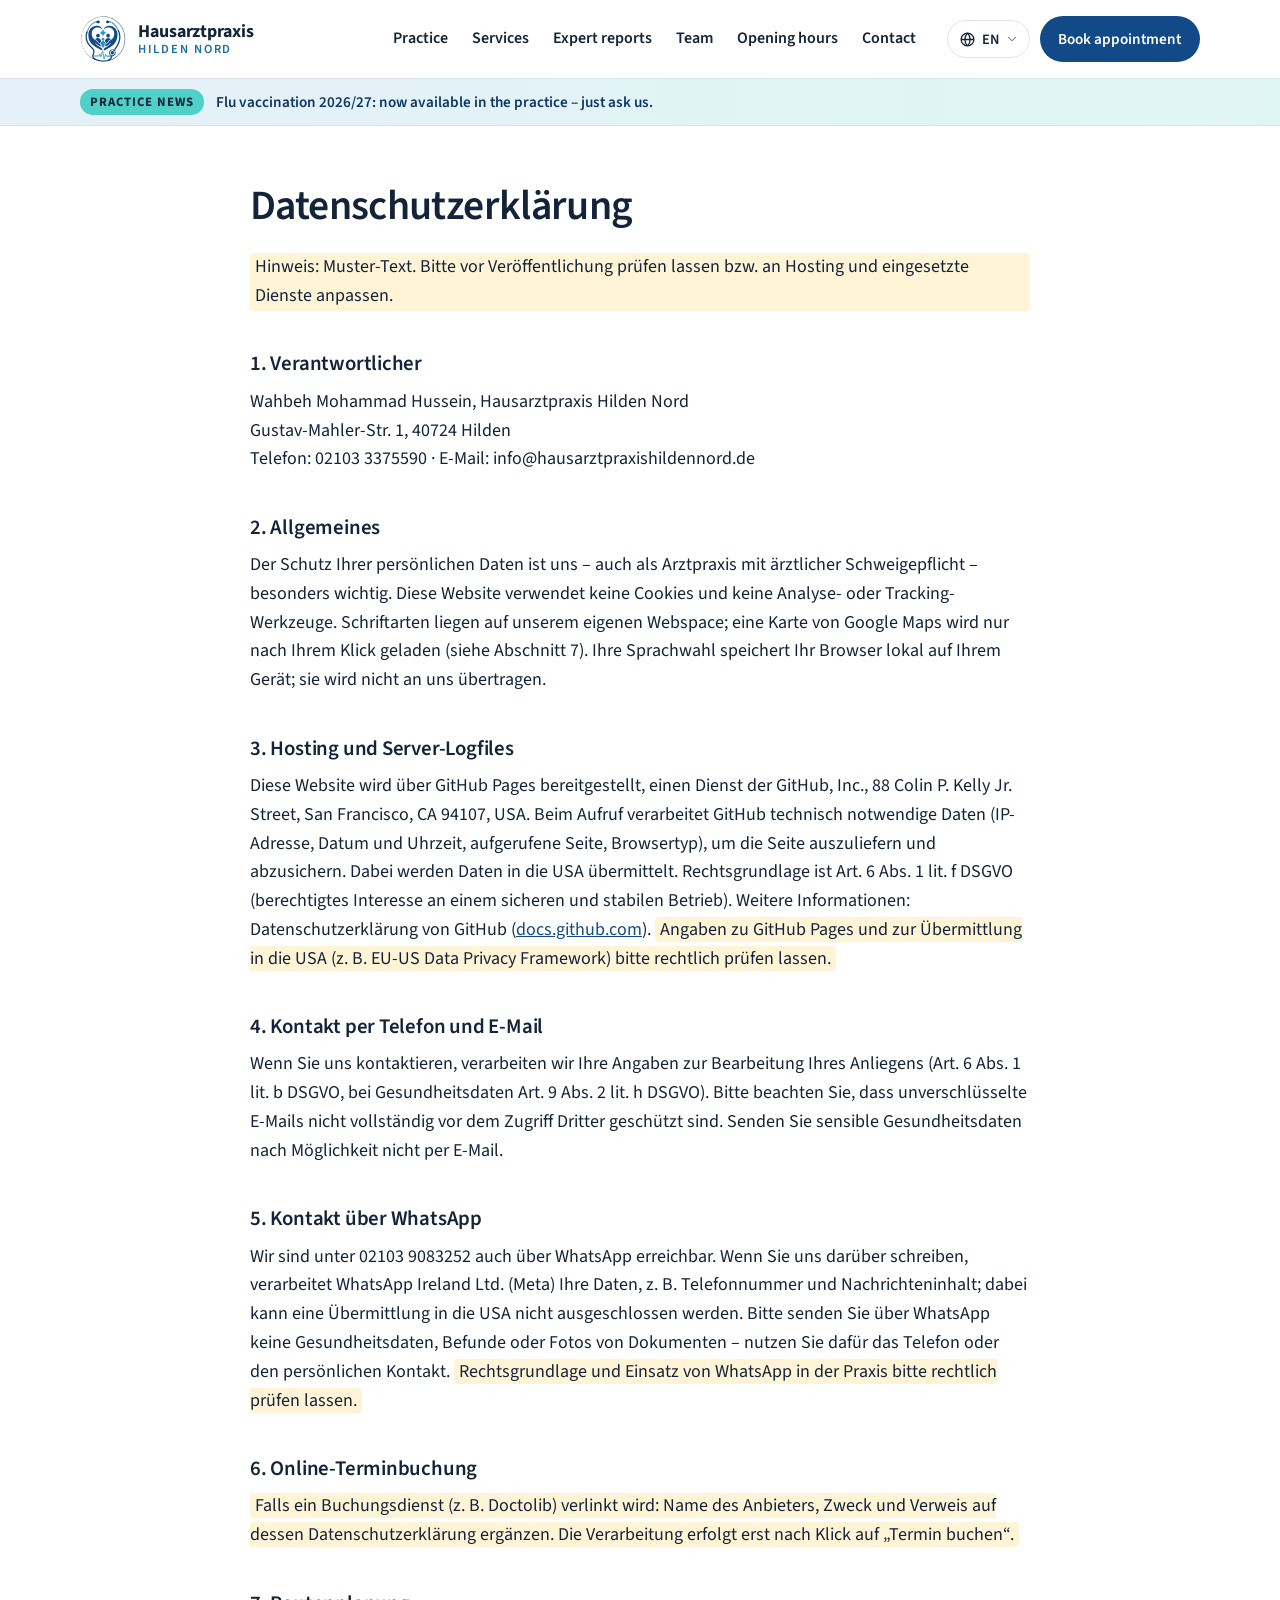
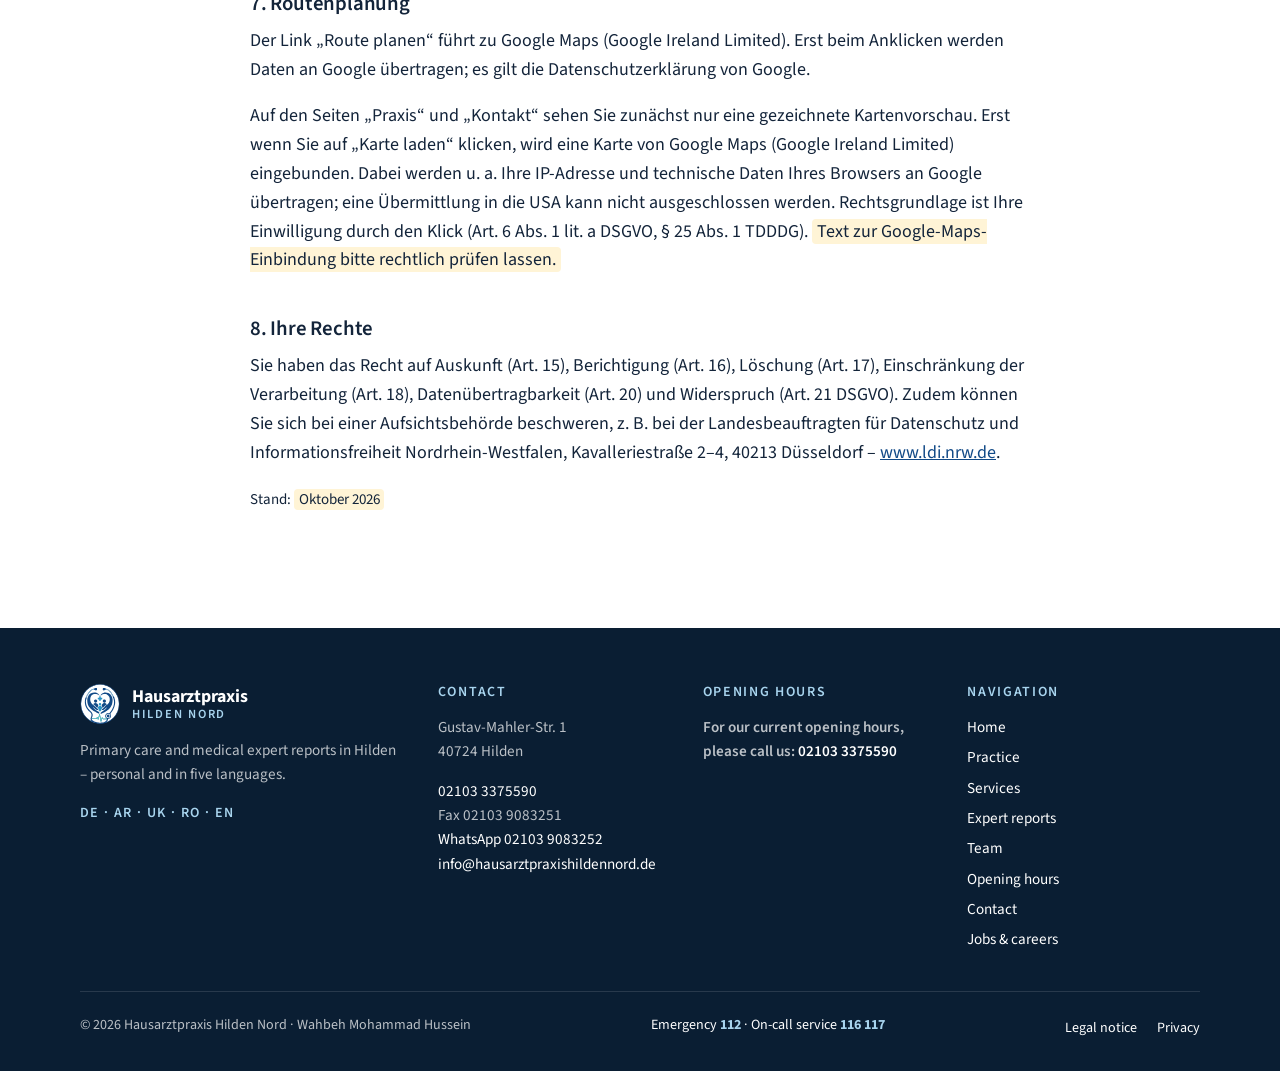
==== datenschutz.html @ 6f3f5dd6 "Bring the logo colors into the site (palette 6 "Logo-Farben") Following ui-ux-pro-max (Medical Clini" ====
<!doctype html>
<html lang="de" dir="ltr">
<head>
  <meta charset="utf-8">
  <meta name="viewport" content="width=device-width, initial-scale=1">
  <title>Datenschutz – Hausarztpraxis Hilden Nord</title>
  <meta name="description" data-i18n-attr="content:meta.description" content="Hausarztpraxis in Hilden Nord: hausärztliche Versorgung, Vorsorge, Impfungen und ärztliche Gutachten. Wir sprechen Deutsch, Arabisch, Ukrainisch, Rumänisch und Englisch.">
  <meta name="theme-color" content="#124A87">
  <meta name="robots" content="noindex">
  <link rel="icon" href="assets/favicon-32.png" type="image/png" sizes="32x32">
  <link rel="apple-touch-icon" href="assets/apple-touch-icon.png">
  <link rel="preload" href="assets/fonts/source-sans-3-latin-400-normal.woff2" as="font" type="font/woff2" crossorigin>
  <link rel="preload" href="assets/fonts/source-sans-3-latin-700-normal.woff2" as="font" type="font/woff2" crossorigin>
  <link rel="stylesheet" href="css/styles.css">
  <script src="js/config.js"></script>
  <script src="js/lang/de.js"></script>
</head>
<body data-page="datenschutz">
  <div id="site-header"></div>
  <script src="js/app.js"></script>

  <main id="main">
    <section class="legal">
      <div class="container narrow">
      <h1>Datenschutzerklärung</h1>
      <p class="todo">Hinweis: Muster-Text. Bitte vor Veröffentlichung prüfen lassen bzw. an Hosting und eingesetzte Dienste anpassen.</p>

      <h2>1. Verantwortlicher</h2>
      <p>
        Wahbeh Mohammad Hussein, Hausarztpraxis Hilden Nord<br>
        Gustav-Mahler-Str. 1, 40724 Hilden<br>
        Telefon: 02103 3375590 · E-Mail: info@hausarztpraxishildennord.de
      </p>

      <h2>2. Allgemeines</h2>
      <p>
        Der Schutz Ihrer persönlichen Daten ist uns – auch als Arztpraxis mit ärztlicher Schweigepflicht – besonders wichtig.
        Diese Website verwendet keine Cookies und keine Analyse- oder Tracking-Werkzeuge. Schriftarten liegen auf unserem
        eigenen Webspace; eine Karte von Google Maps wird nur nach Ihrem Klick geladen (siehe Abschnitt 7). Ihre Sprachwahl
        speichert Ihr Browser lokal auf Ihrem Gerät; sie wird nicht an uns übertragen.
      </p>

      <h2>3. Hosting und Server-Logfiles</h2>
      <p>
        Diese Website wird über GitHub Pages bereitgestellt, einen Dienst der GitHub, Inc., 88 Colin P. Kelly Jr. Street,
        San Francisco, CA 94107, USA. Beim Aufruf verarbeitet GitHub technisch
        notwendige Daten (IP-Adresse, Datum und Uhrzeit, aufgerufene Seite, Browsertyp), um die Seite auszuliefern und
        abzusichern. Dabei werden Daten in die USA übermittelt. Rechtsgrundlage ist Art. 6 Abs. 1 lit. f DSGVO (berechtigtes Interesse an
        einem sicheren und stabilen Betrieb). Weitere Informationen: Datenschutzerklärung von GitHub
        (<a href="https://docs.github.com/de/site-policy/privacy-policies/github-general-privacy-statement" rel="noopener">docs.github.com</a>).
        <span class="todo">Angaben zu GitHub Pages und zur Übermittlung in die USA (z. B. EU-US Data Privacy Framework) bitte rechtlich prüfen lassen.</span>
      </p>

      <h2>4. Kontakt per Telefon und E-Mail</h2>
      <p>
        Wenn Sie uns kontaktieren, verarbeiten wir Ihre Angaben zur Bearbeitung Ihres Anliegens (Art. 6 Abs. 1 lit. b DSGVO,
        bei Gesundheitsdaten Art. 9 Abs. 2 lit. h DSGVO). Bitte beachten Sie, dass unverschlüsselte E-Mails nicht vollständig
        vor dem Zugriff Dritter geschützt sind. Senden Sie sensible Gesundheitsdaten nach Möglichkeit nicht per E-Mail.
      </p>

      <h2>5. Kontakt über WhatsApp</h2>
      <p>
        Wir sind unter 02103 9083252 auch über WhatsApp erreichbar. Wenn Sie uns darüber schreiben, verarbeitet
        WhatsApp Ireland Ltd. (Meta) Ihre Daten, z. B. Telefonnummer und Nachrichteninhalt; dabei kann eine Übermittlung
        in die USA nicht ausgeschlossen werden. Bitte senden Sie über WhatsApp keine Gesundheitsdaten, Befunde oder Fotos von
        Dokumenten – nutzen Sie dafür das Telefon oder den persönlichen Kontakt.
        <span class="todo">Rechtsgrundlage und Einsatz von WhatsApp in der Praxis bitte rechtlich prüfen lassen.</span>
      </p>

      <h2>6. Online-Terminbuchung</h2>
      <p>
        <span class="todo">Falls ein Buchungsdienst (z. B. Doctolib) verlinkt wird: Name des Anbieters, Zweck und Verweis auf
        dessen Datenschutzerklärung ergänzen. Die Verarbeitung erfolgt erst nach Klick auf „Termin buchen“.</span>
      </p>

      <h2>7. Routenplanung</h2>
      <p>
        Der Link „Route planen“ führt zu Google Maps (Google Ireland Limited). Erst beim Anklicken werden Daten an Google
        übertragen; es gilt die Datenschutzerklärung von Google.
      </p>
      <p>
        Auf den Seiten „Praxis“ und „Kontakt“ sehen Sie zunächst nur eine gezeichnete Kartenvorschau. Erst wenn Sie auf
        „Karte laden“ klicken, wird eine Karte von Google Maps (Google Ireland Limited) eingebunden. Dabei werden u. a. Ihre
        IP-Adresse und technische Daten Ihres Browsers an Google übertragen; eine Übermittlung in die USA kann nicht
        ausgeschlossen werden. Rechtsgrundlage ist Ihre Einwilligung durch den Klick (Art. 6 Abs. 1 lit. a DSGVO,
        § 25 Abs. 1 TDDDG). <span class="todo">Text zur Google-Maps-Einbindung bitte rechtlich prüfen lassen.</span>
      </p>

      <h2>8. Ihre Rechte</h2>
      <p>
        Sie haben das Recht auf Auskunft (Art. 15), Berichtigung (Art. 16), Löschung (Art. 17), Einschränkung der Verarbeitung
        (Art. 18), Datenübertragbarkeit (Art. 20) und Widerspruch (Art. 21 DSGVO). Zudem können Sie sich bei einer
        Aufsichtsbehörde beschweren, z. B. bei der Landesbeauftragten für Datenschutz und Informationsfreiheit
        Nordrhein-Westfalen, Kavalleriestraße 2–4, 40213 Düsseldorf – <a href="https://www.ldi.nrw.de" rel="noopener">www.ldi.nrw.de</a>.
      </p>

      <p><small>Stand: <span class="todo">Oktober 2026</span></small></p>
      </div>
    </section>
  </main>

  <div id="site-footer"></div>
</body>
</html>
---- css/styles.css ----
/* Hausarzt Praxis Hilden Nord
   Schriften: Source Sans 3 (Latein, Kyrillisch) und Noto Sans Arabic, lokal eingebunden –
   keine Verbindung zu Google-Servern (DSGVO). */

@font-face { font-family: "Source Sans 3"; font-style: normal; font-weight: 400; font-display: swap; src: url("../assets/fonts/source-sans-3-latin-400-normal.woff2") format("woff2"); unicode-range: U+0000-00FF,U+0131,U+0152-0153,U+02BB-02BC,U+02C6,U+02DA,U+02DC,U+0304,U+0308,U+0329,U+2000-206F,U+20AC,U+2122,U+2191,U+2193,U+2212,U+2215,U+FEFF,U+FFFD; }
@font-face { font-family: "Source Sans 3"; font-style: normal; font-weight: 400; font-display: swap; src: url("../assets/fonts/source-sans-3-latin-ext-400-normal.woff2") format("woff2"); unicode-range: U+0100-02BA,U+02BD-02C5,U+02C7-02CC,U+02CE-02D7,U+02DD-02FF,U+0304,U+0308,U+0329,U+1D00-1DBF,U+1E00-1E9F,U+1EF2-1EFF,U+2020,U+20A0-20AB,U+20AD-20C4,U+2113,U+2C60-2C7F,U+A720-A7FF; }
@font-face { font-family: "Source Sans 3"; font-style: normal; font-weight: 400; font-display: swap; src: url("../assets/fonts/source-sans-3-cyrillic-400-normal.woff2") format("woff2"); unicode-range: U+0301,U+0400-045F,U+0490-0491,U+04B0-04B1,U+2116; }
@font-face { font-family: "Source Sans 3"; font-style: normal; font-weight: 400; font-display: swap; src: url("../assets/fonts/source-sans-3-cyrillic-ext-400-normal.woff2") format("woff2"); unicode-range: U+0460-052F,U+1C80-1C8A,U+20B4,U+2DE0-2DFF,U+A640-A69F,U+FE2E-FE2F; }
@font-face { font-family: "Source Sans 3"; font-style: normal; font-weight: 600; font-display: swap; src: url("../assets/fonts/source-sans-3-latin-600-normal.woff2") format("woff2"); unicode-range: U+0000-00FF,U+0131,U+0152-0153,U+02BB-02BC,U+02C6,U+02DA,U+02DC,U+0304,U+0308,U+0329,U+2000-206F,U+20AC,U+2122,U+2191,U+2193,U+2212,U+2215,U+FEFF,U+FFFD; }
@font-face { font-family: "Source Sans 3"; font-style: normal; font-weight: 600; font-display: swap; src: url("../assets/fonts/source-sans-3-latin-ext-600-normal.woff2") format("woff2"); unicode-range: U+0100-02BA,U+02BD-02C5,U+02C7-02CC,U+02CE-02D7,U+02DD-02FF,U+0304,U+0308,U+0329,U+1D00-1DBF,U+1E00-1E9F,U+1EF2-1EFF,U+2020,U+20A0-20AB,U+20AD-20C4,U+2113,U+2C60-2C7F,U+A720-A7FF; }
@font-face { font-family: "Source Sans 3"; font-style: normal; font-weight: 600; font-display: swap; src: url("../assets/fonts/source-sans-3-cyrillic-600-normal.woff2") format("woff2"); unicode-range: U+0301,U+0400-045F,U+0490-0491,U+04B0-04B1,U+2116; }
@font-face { font-family: "Source Sans 3"; font-style: normal; font-weight: 600; font-display: swap; src: url("../assets/fonts/source-sans-3-cyrillic-ext-600-normal.woff2") format("woff2"); unicode-range: U+0460-052F,U+1C80-1C8A,U+20B4,U+2DE0-2DFF,U+A640-A69F,U+FE2E-FE2F; }
@font-face { font-family: "Source Sans 3"; font-style: normal; font-weight: 700; font-display: swap; src: url("../assets/fonts/source-sans-3-latin-700-normal.woff2") format("woff2"); unicode-range: U+0000-00FF,U+0131,U+0152-0153,U+02BB-02BC,U+02C6,U+02DA,U+02DC,U+0304,U+0308,U+0329,U+2000-206F,U+20AC,U+2122,U+2191,U+2193,U+2212,U+2215,U+FEFF,U+FFFD; }
@font-face { font-family: "Source Sans 3"; font-style: normal; font-weight: 700; font-display: swap; src: url("../assets/fonts/source-sans-3-latin-ext-700-normal.woff2") format("woff2"); unicode-range: U+0100-02BA,U+02BD-02C5,U+02C7-02CC,U+02CE-02D7,U+02DD-02FF,U+0304,U+0308,U+0329,U+1D00-1DBF,U+1E00-1E9F,U+1EF2-1EFF,U+2020,U+20A0-20AB,U+20AD-20C4,U+2113,U+2C60-2C7F,U+A720-A7FF; }
@font-face { font-family: "Source Sans 3"; font-style: normal; font-weight: 700; font-display: swap; src: url("../assets/fonts/source-sans-3-cyrillic-700-normal.woff2") format("woff2"); unicode-range: U+0301,U+0400-045F,U+0490-0491,U+04B0-04B1,U+2116; }
@font-face { font-family: "Source Sans 3"; font-style: normal; font-weight: 700; font-display: swap; src: url("../assets/fonts/source-sans-3-cyrillic-ext-700-normal.woff2") format("woff2"); unicode-range: U+0460-052F,U+1C80-1C8A,U+20B4,U+2DE0-2DFF,U+A640-A69F,U+FE2E-FE2F; }
@font-face { font-family: "Noto Sans Arabic"; font-style: normal; font-weight: 400; font-display: swap; src: url("../assets/fonts/noto-sans-arabic-arabic-400-normal.woff2") format("woff2"); unicode-range: U+0600-06FF,U+0750-077F,U+0870-088E,U+0890-0891,U+0897-08E1,U+08E3-08FF,U+200C-200E,U+2010-2011,U+204F,U+2E41,U+FB50-FDFF,U+FE70-FE74,U+FE76-FEFC,U+102E0-102FB,U+10E60-10E7E,U+10EC2-10EC4,U+10EFC-10EFF,U+1EE00-1EE03,U+1EE05-1EE1F,U+1EE21-1EE22,U+1EE24,U+1EE27,U+1EE29-1EE32,U+1EE34-1EE37,U+1EE39,U+1EE3B,U+1EE42,U+1EE47,U+1EE49,U+1EE4B,U+1EE4D-1EE4F,U+1EE51-1EE52,U+1EE54,U+1EE57,U+1EE59,U+1EE5B,U+1EE5D,U+1EE5F,U+1EE61-1EE62,U+1EE64,U+1EE67-1EE6A,U+1EE6C-1EE72,U+1EE74-1EE77,U+1EE79-1EE7C,U+1EE7E,U+1EE80-1EE89,U+1EE8B-1EE9B,U+1EEA1-1EEA3,U+1EEA5-1EEA9,U+1EEAB-1EEBB,U+1EEF0-1EEF1; }
@font-face { font-family: "Noto Sans Arabic"; font-style: normal; font-weight: 600; font-display: swap; src: url("../assets/fonts/noto-sans-arabic-arabic-600-normal.woff2") format("woff2"); unicode-range: U+0600-06FF,U+0750-077F,U+0870-088E,U+0890-0891,U+0897-08E1,U+08E3-08FF,U+200C-200E,U+2010-2011,U+204F,U+2E41,U+FB50-FDFF,U+FE70-FE74,U+FE76-FEFC,U+102E0-102FB,U+10E60-10E7E,U+10EC2-10EC4,U+10EFC-10EFF,U+1EE00-1EE03,U+1EE05-1EE1F,U+1EE21-1EE22,U+1EE24,U+1EE27,U+1EE29-1EE32,U+1EE34-1EE37,U+1EE39,U+1EE3B,U+1EE42,U+1EE47,U+1EE49,U+1EE4B,U+1EE4D-1EE4F,U+1EE51-1EE52,U+1EE54,U+1EE57,U+1EE59,U+1EE5B,U+1EE5D,U+1EE5F,U+1EE61-1EE62,U+1EE64,U+1EE67-1EE6A,U+1EE6C-1EE72,U+1EE74-1EE77,U+1EE79-1EE7C,U+1EE7E,U+1EE80-1EE89,U+1EE8B-1EE9B,U+1EEA1-1EEA3,U+1EEA5-1EEA9,U+1EEAB-1EEBB,U+1EEF0-1EEF1; }
@font-face { font-family: "Noto Sans Arabic"; font-style: normal; font-weight: 700; font-display: swap; src: url("../assets/fonts/noto-sans-arabic-arabic-700-normal.woff2") format("woff2"); unicode-range: U+0600-06FF,U+0750-077F,U+0870-088E,U+0890-0891,U+0897-08E1,U+08E3-08FF,U+200C-200E,U+2010-2011,U+204F,U+2E41,U+FB50-FDFF,U+FE70-FE74,U+FE76-FEFC,U+102E0-102FB,U+10E60-10E7E,U+10EC2-10EC4,U+10EFC-10EFF,U+1EE00-1EE03,U+1EE05-1EE1F,U+1EE21-1EE22,U+1EE24,U+1EE27,U+1EE29-1EE32,U+1EE34-1EE37,U+1EE39,U+1EE3B,U+1EE42,U+1EE47,U+1EE49,U+1EE4B,U+1EE4D-1EE4F,U+1EE51-1EE52,U+1EE54,U+1EE57,U+1EE59,U+1EE5B,U+1EE5D,U+1EE5F,U+1EE61-1EE62,U+1EE64,U+1EE67-1EE6A,U+1EE6C-1EE72,U+1EE74-1EE77,U+1EE79-1EE7C,U+1EE7E,U+1EE80-1EE89,U+1EE8B-1EE9B,U+1EEA1-1EEA3,U+1EEA5-1EEA9,U+1EEAB-1EEBB,U+1EEF0-1EEF1; }

/* Ersatzschrift mit angeglichenen Maßen: Text springt nicht, wenn Source Sans 3 nachlädt (CLS) */
@font-face { font-family: "Source Sans 3 Fallback"; src: local("Arial"), local("Liberation Sans"), local("Helvetica"); size-adjust: 93%; ascent-override: 110%; descent-override: 43%; line-gap-override: 0%; }

:root {
  /* Palette 6 „Logo-Farben“ (ui-ux-pro-max: Medical Clinic – Blau/Türkis, kühler heller Grund, Grün nur für Status).
     Aus dem Logo: Navy #124A87 (Hände, Ring), Himmelblau #2A93C6 (Familie, Kreuz), Türkis #4FD1C9 (EKG).
     Himmelblau und Türkis in Logo-Stärke nur als Schmuck (Linien, Symbole, Fokusring ≥ 3:1);
     als Text die dunkleren Stufen --sky-text (5:1) und --teal-text. Navy auf Weiß: 8,9:1. */
  --ink: #13243A;
  --ink-soft: #4D5B6C;
  --primary: #124A87;
  --primary-dark: #0C3766;
  --primary-soft: #E5F0F8;
  --primary-softer: #CFE3F2;
  --sky: #2A93C6;
  --sky-text: #1B6F9E;
  --teal: #4FD1C9;
  --teal-text: #0B6F69;
  --teal-soft: #E0F6F4;
  --on-dark: #A8D4EE;
  --footer: #0A1E33;
  --accent: #4FD1C9;
  --accent-hover: #74DDD6;
  --sand: #EEF6F9;
  --line: #D9E5EC;
  --white: #ffffff;
  --radius: 20px;
  --radius-sm: 12px;
  --shadow: 0 10px 30px rgba(31, 42, 55, 0.08);
  --font: "Source Sans 3", "Source Sans 3 Fallback", "Noto Sans Arabic", -apple-system, BlinkMacSystemFont, "Segoe UI", Roboto, Arial, sans-serif;
  --container: 1160px;
}

/* Alternative Farbpaletten (Vorschau: ?palette=1 … ?palette=5). Gewählt ist Palette 6 („Logo-Farben“) = :root oben;
   5 ist die frühere Wahl „Ozeanblau & Sand“. */
:root[data-palette="5"] { --ink: #1F2A37; --ink-soft: #5B6573; --primary: #2563A8; --primary-dark: #1B4C82; --primary-soft: #E8EFF7; --primary-softer: #D3E1F0; --sky: #2563A8; --sky-text: #2563A8; --teal: #2563A8; --teal-text: #1B4C82; --teal-soft: #E8EFF7; --on-dark: #A9C8EA; --footer: #18212C; --accent: #C8A97E; --accent-hover: #D4B993; --sand: #F7F4EE; --line: #E6E1D8; }
:root[data-palette="1"] { --ink: #0F2236; --ink-soft: #4A5D70; --primary: #1A6FB5; --primary-dark: #11528A; --primary-soft: #E6F0FA; --primary-softer: #D4E5F6; --on-dark: #9CC8F0; --footer: #0B1A2A; --accent: #e98a4f; --accent-hover: #f29d67; --sand: #F3F6FA; --line: #DFE6EE; }
:root[data-palette="2"] { --ink: #0A1F33; --ink-soft: #4B5B6B; --primary: #0B4F8A; --primary-dark: #083B68; --primary-soft: #E3EEF8; --primary-softer: #CCE0F2; --on-dark: #7CC4EE; --footer: #071726; --accent: #3BA7E0; --accent-hover: #5DB8E8; --sand: #F4F7FA; --line: #DCE4EC; }
:root[data-palette="3"] { --ink: #0B2530; --ink-soft: #4A6069; --primary: #0E7490; --primary-dark: #0A5669; --primary-soft: #E0F2F7; --primary-softer: #C8E7EF; --on-dark: #86D3E6; --footer: #081B23; --accent: #F2B544; --accent-hover: #F5C366; --sand: #F2F8FA; --line: #DAE7EB; }
:root[data-palette="4"] { --ink: #1B1F3B; --ink-soft: #555A77; --primary: #4F5BD5; --primary-dark: #3A44A8; --primary-soft: #ECEEFC; --primary-softer: #DCE0FA; --on-dark: #AEB5F5; --footer: #13162B; --accent: #F28C8C; --accent-hover: #F5A3A3; --sand: #F6F6FB; --line: #E2E3F0; }

:root[lang="ar"] { --font: "Noto Sans Arabic", "Source Sans 3", Tahoma, Arial, sans-serif; }

*, *::before, *::after { box-sizing: border-box; }

.i18n-pending body { visibility: hidden; }
html { scroll-behavior: smooth; scroll-padding-top: 88px; -webkit-text-size-adjust: 100%; }
@media (prefers-reduced-motion: reduce) { html { scroll-behavior: auto; } }

body {
  margin: 0;
  font-family: var(--font);
  font-size: 1.125rem;
  line-height: 1.6;
  color: var(--ink);
  background: var(--white);
}

[dir="rtl"] body { line-height: 1.75; }

img { max-width: 100%; display: block; }
a { color: var(--primary); }
a, button { touch-action: manipulation; }
h1, h2, h3 { line-height: 1.2; margin: 0 0 .5em; letter-spacing: -0.01em; text-wrap: balance; }
h1 { font-size: clamp(2.1rem, 4.4vw, 3.3rem); font-weight: 600; letter-spacing: -0.015em; }
h2 { font-size: clamp(1.65rem, 3vw, 2.25rem); font-weight: 600; }
h3 { font-size: 1.15rem; font-weight: 600; }
p { margin: 0 0 1em; }

.container { width: 100%; max-width: var(--container); margin-inline: auto; padding-inline: 20px; }
.narrow { max-width: 820px; }

.sr-only {
  position: absolute; width: 1px; height: 1px; padding: 0; margin: -1px;
  overflow: hidden; clip: rect(0 0 0 0); white-space: nowrap; border: 0;
}

.skip-link {
  position: absolute; inset-inline-start: 12px; top: -60px; z-index: 100;
  background: var(--ink); color: var(--white); padding: 10px 16px; border-radius: 8px;
}
.skip-link:focus { top: 12px; }

:focus-visible { outline: 3px solid var(--sky); outline-offset: 3px; border-radius: 6px; }
.section-dark :focus-visible, .site-footer :focus-visible { outline-color: var(--on-dark); }

/* ---- Buttons ---- */

.btn {
  display: inline-flex; align-items: center; justify-content: center; gap: .5em;
  padding: .85em 1.5em; border-radius: 999px; border: 2px solid transparent;
  font: inherit; font-weight: 600; font-size: 1rem; text-decoration: none; cursor: pointer;
  transition: background-color .2s, color .2s, border-color .2s, transform .2s;
  white-space: nowrap;
}
.btn:hover { transform: translateY(-1px); }
.btn:active { transform: scale(.98); transition-duration: .1s; }
.btn-sm { padding: .55em 1.1em; font-size: .95rem; }
.btn-block { width: 100%; }
.btn-primary { background: var(--primary); color: var(--white); }
.btn-primary:hover { background: var(--primary-dark); }
.btn-ghost { background: var(--white); color: var(--ink); border-color: var(--line); }
.btn-ghost:hover { border-color: var(--primary); color: var(--primary); }
.btn-light { background: var(--primary-soft); color: var(--primary-dark); }
.btn-light:hover { background: var(--primary-softer); }
.btn-accent { background: var(--accent); color: var(--ink); }
.btn-accent:hover { background: var(--accent-hover); }
.btn-outline-light { color: var(--white); border-color: rgba(255,255,255,.45); }
.btn-outline-light:hover { border-color: var(--white); }

/* ---- Header ---- */

.site-header {
  position: sticky; top: 0; z-index: 50;
  background: rgba(255, 255, 255, .92);
  backdrop-filter: saturate(1.4) blur(10px);
  -webkit-backdrop-filter: saturate(1.4) blur(10px);
  border-bottom: 1px solid var(--line);
}
.header-inner { display: flex; align-items: center; gap: 20px; min-height: 78px; }

.brand { display: inline-flex; align-items: center; gap: 12px; text-decoration: none; color: var(--ink); flex-shrink: 0; }
.brand-text { display: flex; flex-direction: column; line-height: 1.15; }
.brand-text strong { font-size: 1.12rem; font-weight: 700; letter-spacing: -0.005em; }
.brand-text span { font-size: .78rem; letter-spacing: .14em; text-transform: uppercase; color: var(--sky-text); font-weight: 600; }

.main-nav { display: flex; gap: 2px; margin-inline-start: auto; }
.nav-extra { display: none; }
.main-nav a {
  color: var(--ink); text-decoration: none; font-weight: 600; font-size: 1rem; white-space: nowrap;
  padding: 8px 11px; border-radius: 999px;
}
.main-nav a:hover { background: var(--primary-soft); color: var(--primary-dark); }
/* Ukrainisch hat die längsten Menüwörter: etwas enger, damit alles in eine Zeile passt */
:root[lang="uk"] .main-nav a { padding-inline: 7px; font-size: .95rem; }
.main-nav a[aria-current="page"] { background: var(--primary-soft); color: var(--primary-dark); }

.header-tools { display: flex; align-items: center; gap: 10px; }

.status-chip {
  display: inline-flex; align-items: center; gap: 7px; height: 38px; padding: 0 13px; border-radius: 999px;
  border: 1px solid var(--line); color: var(--ink-soft); text-decoration: none; font-size: .9rem; font-weight: 600; white-space: nowrap;
}
.status-chip:hover { border-color: var(--primary); color: var(--primary-dark); }
.status-chip.is-open { color: var(--primary-dark); }
.status-dot { width: 8px; height: 8px; border-radius: 50%; background: #D97706; flex-shrink: 0; }
.status-dot.is-open { background: #22A06B; box-shadow: 0 0 0 3px rgba(34, 160, 107, .18); }

.lang-menu { position: relative; }
.lang-btn {
  display: inline-flex; align-items: center; gap: 6px; height: 38px; padding: 0 10px 0 11px; border-radius: 999px;
  border: 1px solid var(--line); background: var(--white); color: var(--ink); font: 600 .9rem var(--font); cursor: pointer;
}
.lang-btn:hover, .lang-btn[aria-expanded="true"] { border-color: var(--primary); color: var(--primary-dark); }
.lang-btn svg:last-of-type { opacity: .6; transition: transform .2s; }
.lang-btn[aria-expanded="true"] svg:last-of-type { transform: rotate(180deg); }
.lang-list {
  position: absolute; top: calc(100% + 8px); inset-inline-end: 0; z-index: 60; min-width: 190px;
  margin: 0; padding: 6px; list-style: none; background: var(--white); border: 1px solid var(--line);
  border-radius: var(--radius-sm); box-shadow: var(--shadow);
}
.lang-list button {
  display: flex; align-items: center; gap: 10px; width: 100%; padding: 9px 10px; border: 0; border-radius: 8px;
  background: none; color: var(--ink); font: 500 1rem var(--font); text-align: start; cursor: pointer;
}
.lang-list button:hover, .lang-list button:focus-visible { background: var(--primary-soft); }
.lang-list button[aria-checked="true"] { color: var(--primary-dark); font-weight: 700; }
.lang-list .lang-code {
  display: inline-grid; place-items: center; width: 30px; height: 22px; border-radius: 6px;
  background: var(--sand); color: var(--primary-dark); font-size: .72rem; font-weight: 700; letter-spacing: .04em;
}
.lang-list button[aria-checked="true"] .lang-code { background: var(--primary); color: var(--white); }

.nav-toggle {
  display: none; width: 44px; height: 44px; border: 1px solid var(--line); border-radius: 12px;
  background: var(--white); cursor: pointer; flex-direction: column; justify-content: center; align-items: center; gap: 4px;
}
.nav-toggle .bar { display: block; width: 18px; height: 2px; background: var(--ink); border-radius: 2px; transition: transform .2s, opacity .2s; }
.nav-open .nav-toggle .bar:nth-child(2) { transform: translateY(6px) rotate(45deg); }
.nav-open .nav-toggle .bar:nth-child(3) { opacity: 0; }
.nav-open .nav-toggle .bar:nth-child(4) { transform: translateY(-6px) rotate(-45deg); }

/* ---- Hero ---- */

.hero {
  background:
    radial-gradient(900px 400px at 85% -10%, var(--primary-soft), transparent 70%),
    linear-gradient(180deg, var(--white), var(--sand));
  padding-block: clamp(48px, 8vw, 96px);
}
[dir="rtl"] .hero {
  background:
    radial-gradient(900px 400px at 15% -10%, var(--primary-soft), transparent 70%),
    linear-gradient(180deg, var(--white), var(--sand));
}
.hero-grid { display: grid; grid-template-columns: minmax(0, 620px); gap: clamp(32px, 5vw, 72px); align-items: center; }

.eyebrow {
  display: inline-block; margin-bottom: 14px; font-size: .875rem; font-weight: 700;
  letter-spacing: .12em; text-transform: uppercase; color: var(--sky-text);
}
[dir="rtl"] .eyebrow { letter-spacing: 0; font-size: .95rem; }
.lead { font-size: 1.2rem; color: var(--ink-soft); max-width: 40em; }

.hero-cta { display: flex; flex-wrap: wrap; gap: 12px; margin: 28px 0; }

.badges { list-style: none; padding: 0; margin: 0; display: flex; flex-wrap: wrap; gap: 10px; }
.badges { gap: 10px 26px; }
.badges li { display: inline-flex; align-items: center; gap: 9px; font-size: .97rem; font-weight: 600; color: var(--ink); }
.badges .dot { position: relative; flex-shrink: 0; width: 22px; height: 22px; border-radius: 50%; background: var(--teal-soft); }
.badges .dot::after {
  content: ""; position: absolute; inset: 3px; background: var(--primary);
  -webkit-mask: url("data:image/svg+xml,%3Csvg xmlns='http://www.w3.org/2000/svg' viewBox='0 0 24 24'%3E%3Cpath d='m7 12.5 3 3 7-7' fill='none' stroke='black' stroke-width='2.6' stroke-linecap='round' stroke-linejoin='round'/%3E%3C/svg%3E") center / contain no-repeat;
          mask: url("data:image/svg+xml,%3Csvg xmlns='http://www.w3.org/2000/svg' viewBox='0 0 24 24'%3E%3Cpath d='m7 12.5 3 3 7-7' fill='none' stroke='black' stroke-width='2.6' stroke-linecap='round' stroke-linejoin='round'/%3E%3C/svg%3E") center / contain no-repeat;
}

.status {
  align-self: flex-start; font-size: .875rem; font-weight: 700; padding: 4px 12px; border-radius: 999px;
  background: #fbe9df; color: #9a4a1b; white-space: nowrap;
}
.status.is-open { background: var(--primary-soft); color: var(--primary-dark); }
.status::before { content: ""; display: inline-block; width: 7px; height: 7px; border-radius: 50%; background: currentColor; margin-inline-end: 7px; vertical-align: middle; }
.status-detail { margin: 0; color: var(--primary-dark); font-weight: 600; }
.status-detail:empty { display: none; }

/* 3D-Emblem (Blender-Rendering, dreht sich) */
.hero-visual { display: grid; place-items: center; }

/* Startbereich: Arztfoto als weichgezeichneter Hintergrund, darüber ein heller Schleier für gut lesbaren Text.
   Fehlt das Foto, bleibt der helle Verlauf von .hero sichtbar. */
.hero { position: relative; isolation: isolate; overflow: hidden; }
.hero-bg {
  position: absolute; inset: -40px; z-index: -2;
  background: url("../assets/photos/hero-arzt.jpg") 50% 25% / cover no-repeat;
  animation: hero-drift 24s ease-in-out infinite alternate;
}
/* Im Foto steht der Arzt links. Bei Text links (LTR) gespiegelt, damit er auf der freien rechten Seite erscheint. */
[dir="ltr"] .hero-bg { transform: scaleX(-1); }
/* Unschärfe als Verlauf: kräftig hinter dem Text, zum Arzt hin ausgeblendet. Die Ebene liegt im (ggf. gespiegelten)
   .hero-bg, darum zeigt der Verlauf in Element-Richtung „to left“ – auf dem Bildschirm immer zur Textseite. */
.hero-bg::after {
  content: ""; position: absolute; inset: 0; background: inherit; filter: blur(16px);
  -webkit-mask-image: linear-gradient(to left, #000 0%, #000 42%, transparent 68%); mask-image: linear-gradient(to left, #000 0%, #000 42%, transparent 68%);
}
.hero::before {
  content: ""; position: absolute; inset: 0; z-index: -1;
  background: linear-gradient(100deg, rgba(255, 255, 255, .9) 0%, rgba(255, 255, 255, .82) 45%, rgba(255, 255, 255, .25) 66%, rgba(255, 255, 255, 0) 85%);
}
[dir="rtl"] .hero::before { background: linear-gradient(260deg, rgba(255, 255, 255, .9) 0%, rgba(255, 255, 255, .82) 45%, rgba(255, 255, 255, .25) 66%, rgba(255, 255, 255, 0) 85%); }

/* Lichtstreifen über dem Logo im Kopf */
.logo-shine {
  position: relative; display: block; flex-shrink: 0;
  -webkit-mask: url("../assets/logo-praxis.svg") center / contain no-repeat; mask: url("../assets/logo-praxis.svg") center / contain no-repeat;
}
.logo-shine img { display: block; animation: logo-glow 6s ease-in-out 1s infinite; }
.logo-shine::after {
  content: ""; position: absolute; inset: 0;
  background: linear-gradient(115deg, transparent 35%, rgba(255, 255, 255, .95) 50%, transparent 65%) no-repeat;
  background-size: 300% 100%; background-position: 150% 0; mix-blend-mode: screen;
  animation: logo-shine 6s ease-in-out 1s infinite;
}
@keyframes hero-drift { from { scale: 1; } to { scale: 1.08; translate: -1.5% 0; } }
@keyframes logo-shine { 0% { background-position: 150% 0; } 45%, 100% { background-position: -50% 0; } }
@keyframes logo-glow { 0%, 100% { filter: none; } 25% { filter: brightness(1.12) saturate(1.2); } }
@media (prefers-reduced-motion: reduce) {
  .hero-bg, .logo-shine img, .logo-shine::after, .hero-ecg path { animation: none; }
  .hero-ecg path { stroke-dashoffset: 0; }
}

/* Heute-Leiste unter dem Hero */
.today-strip {
  display: flex; flex-wrap: wrap; align-items: center; gap: 10px 26px; margin-top: clamp(28px, 4vw, 44px);
  padding: 16px 24px; background: var(--white); border: 1px solid var(--line); border-radius: var(--radius); box-shadow: var(--shadow);
}
.today-strip p { margin: 0; }
.today-main { font-variant-numeric: tabular-nums; }
.today-main strong { font-weight: 700; margin-inline-end: 6px; }
.today-main span { font-weight: 600; }
.today-acute { color: var(--ink-soft); }
.today-acute b { color: var(--ink); font-variant-numeric: tabular-nums; }
.today-strip .link-arrow { margin-inline-start: auto; font-weight: 700; color: var(--primary); text-decoration: none; }
.today-strip .link-arrow:hover { text-decoration: underline; }

/* ---- Sections ---- */

.section { padding-block: clamp(64px, 9vw, 112px); }
.section-tint { background: var(--sand); }
.section-dark { background: var(--footer) linear-gradient(135deg, var(--footer), var(--primary-dark)); color: var(--white); }
.section-dark .eyebrow { color: var(--on-dark); }
.section-dark .lead { color: rgba(255, 255, 255, .78); }
.section-head { max-width: 720px; margin-bottom: 44px; }

.cards { display: grid; grid-template-columns: repeat(4, 1fr); gap: 18px; }
.card {
  background: var(--white); border: 1px solid var(--line); border-radius: var(--radius);
  padding: 26px; transition: box-shadow .2s, transform .2s, border-color .2s;
}
.card:hover { box-shadow: var(--shadow); transform: translateY(-2px); border-color: transparent; }
a.card { display: block; color: inherit; text-decoration: none; }
.card .more { display: inline-block; margin-top: 14px; font-weight: 600; color: var(--primary); font-size: .95rem; }
.card .more::after, .link-arrow::after { content: " →"; }
[dir="rtl"] .card .more::after, [dir="rtl"] .link-arrow::after { content: " ←"; }
.cards-3 { grid-template-columns: repeat(3, 1fr); }
.card p { color: var(--ink-soft); font-size: .98rem; margin: 0; }
.card-highlight { background: var(--primary-soft); border-color: transparent; }
.icon {
  display: inline-grid; place-items: center; width: 48px; height: 48px; border-radius: 14px;
  background: linear-gradient(135deg, var(--primary-soft), var(--teal-soft)); color: var(--primary); margin-bottom: 18px;
}
.card-highlight .icon { background: var(--white); }
.icon svg { width: 24px; height: 24px; fill: none; stroke: currentColor; stroke-width: 1.8; stroke-linecap: round; stroke-linejoin: round; }

.split { display: grid; grid-template-columns: 1fr 1fr; gap: clamp(32px, 6vw, 80px); align-items: start; }

.panel { background: var(--white); border-radius: var(--radius); padding: clamp(24px, 3.5vw, 36px); box-shadow: var(--shadow); }
.panel h3 { margin-bottom: 18px; }

.checklist { list-style: none; padding: 0; margin: 0 0 8px; display: grid; gap: 14px; }
.checklist li { position: relative; padding-inline-start: 34px; }
.checklist li::before {
  content: ""; position: absolute; inset-inline-start: 0; top: .2em; width: 22px; height: 22px; border-radius: 50%;
  background: var(--teal-soft);
}
.checklist li::after {
  content: ""; position: absolute; inset-inline-start: 3px; top: calc(.2em + 3px); width: 16px; height: 16px; background: var(--primary);
  -webkit-mask: url("data:image/svg+xml,%3Csvg xmlns='http://www.w3.org/2000/svg' viewBox='0 0 24 24'%3E%3Cpath d='m7 12.5 3 3 7-7' fill='none' stroke='black' stroke-width='2.6' stroke-linecap='round' stroke-linejoin='round'/%3E%3C/svg%3E") center / contain no-repeat;
          mask: url("data:image/svg+xml,%3Csvg xmlns='http://www.w3.org/2000/svg' viewBox='0 0 24 24'%3E%3Cpath d='m7 12.5 3 3 7-7' fill='none' stroke='black' stroke-width='2.6' stroke-linecap='round' stroke-linejoin='round'/%3E%3C/svg%3E") center / contain no-repeat;
}
.note { font-size: .93rem; color: var(--ink-soft); margin-top: 22px; padding-top: 18px; border-top: 1px solid var(--line); }

/* ---- Doctor ---- */

.doctor { display: grid; grid-template-columns: 360px 1fr; gap: clamp(32px, 6vw, 80px); align-items: center; }
.doctor-photo {
  aspect-ratio: 4 / 5; border-radius: 28px; overflow: hidden;
  background: linear-gradient(160deg, var(--primary-soft), var(--primary-softer));
  display: grid; place-items: center;
}
.doctor-photo img { width: 100%; height: 100%; object-fit: cover; }
.doctor-photo span { font-size: 5rem; font-weight: 700; color: var(--primary); opacity: .55; letter-spacing: .04em; }
.role { color: var(--primary); font-weight: 600; margin-top: -6px; }
.langs-title { margin-top: 28px; }
.langs { list-style: none; padding: 0; margin: 0; display: flex; flex-wrap: wrap; gap: 10px; }
.langs li {
  display: inline-flex; align-items: center; gap: 8px; padding: 6px 14px 6px 6px; border-radius: 999px;
  background: var(--sand); font-weight: 600;
}
[dir="rtl"] .langs li { padding: 6px 6px 6px 14px; }
.langs .code {
  display: inline-grid; place-items: center; width: 32px; height: 32px; border-radius: 50%;
  background: var(--white); color: var(--primary); font-size: .75rem; font-weight: 700;
}

/* ---- Hours ---- */

.hours { width: 100%; border-collapse: collapse; margin-top: 8px; font-variant-numeric: tabular-nums; }
.hours th, .hours td { text-align: start; padding: 12px 0; border-bottom: 1px solid var(--line); vertical-align: top; }
.hours th { font-weight: 600; width: 42%; }
.hours td span { display: inline-block; margin-inline-end: 18px; }
.hours td.closed { color: var(--ink-soft); }
.hours tr.is-today th, .hours tr.is-today td { color: var(--primary-dark); font-weight: 700; }
.hours tr.is-today th::after {
  content: ""; display: inline-block; width: 7px; height: 7px; border-radius: 50%;
  background: var(--accent); margin-inline-start: 8px; vertical-align: middle;
}

/* ---- FAQ ---- */

.faq { display: grid; gap: 12px; }
.faq details { border: 1px solid var(--line); border-radius: var(--radius-sm); background: var(--white); }
.faq details[open] { border-color: var(--primary); }
.faq summary {
  cursor: pointer; list-style: none; padding: 18px 22px; font-weight: 600;
  display: flex; justify-content: space-between; align-items: center; gap: 16px;
}
.faq summary::-webkit-details-marker { display: none; }
.faq summary::after {
  content: "+"; flex-shrink: 0; width: 28px; height: 28px; border-radius: 50%;
  display: grid; place-items: center; background: var(--primary-soft); color: var(--primary); font-size: 1.2rem; font-weight: 500;
}
.faq details[open] summary::after { content: "–"; }
.faq details p { padding: 0 22px 20px; margin: 0; color: var(--ink-soft); }

/* ---- Contact ---- */

.contact-list { margin: 0; display: grid; gap: 4px; background: rgba(255, 255, 255, .06); border-radius: var(--radius); padding: 10px 28px; }
.contact-list > div { padding: 16px 0; border-bottom: 1px solid rgba(255, 255, 255, .12); }
.contact-list > div:last-child { border-bottom: 0; }
.contact-list dt { font-size: .875rem; text-transform: uppercase; letter-spacing: .1em; color: var(--on-dark); font-weight: 600; }
[dir="rtl"] .contact-list dt { letter-spacing: 0; font-size: .9rem; }
.contact-list dd { margin: 4px 0 0; font-size: 1.1rem; font-weight: 600; }
.contact-list a { color: var(--white); text-decoration: none; }
.contact-list a:hover { text-decoration: underline; }
.contact-list [hidden] { display: none; }

/* ---- Notices ---- */

.notices { background: linear-gradient(90deg, var(--primary-soft), var(--teal-soft)); border-bottom: 1px solid var(--line); }
.notice { display: flex; align-items: center; gap: 12px; margin-block: 0; padding-block: 10px; font-size: .95rem; font-weight: 600; color: var(--primary-dark); }
.notice-label {
  flex-shrink: 0; font-size: .8rem; font-weight: 700; text-transform: uppercase; letter-spacing: .08em;
  background: var(--accent); color: var(--ink); padding: 3px 10px; border-radius: 999px;
}
[dir="rtl"] .notice-label { letter-spacing: 0; }

/* ---- Sub page hero ---- */

.page-hero {
  background:
    radial-gradient(700px 300px at 90% -20%, var(--primary-soft), transparent 70%),
    linear-gradient(180deg, var(--white), var(--sand));
  padding-block: clamp(36px, 6vw, 72px) clamp(36px, 5vw, 60px);
}
[dir="rtl"] .page-hero {
  background:
    radial-gradient(700px 300px at 10% -20%, var(--primary-soft), transparent 70%),
    linear-gradient(180deg, var(--white), var(--sand));
}
.page-hero h1 { font-size: clamp(2rem, 4.2vw, 3rem); }
.page-hero .lead { margin-bottom: 0; }
.page-hero-grid { display: grid; grid-template-columns: 1.3fr 1fr; gap: clamp(28px, 5vw, 64px); align-items: center; }
.breadcrumb { display: flex; gap: 8px; font-size: .9rem; color: var(--ink-soft); margin-bottom: 18px; }
.breadcrumb a { color: var(--ink-soft); display: inline-block; padding-block: 2px; }
.breadcrumb span[aria-hidden] { opacity: .5; }

/* ---- Patient guide ("Ihr Anliegen") ---- */

.routes { display: grid; grid-template-columns: repeat(5, 1fr); gap: 14px; }
.route {
  display: flex; flex-direction: column; gap: 6px; padding: 22px; border-radius: var(--radius);
  background: var(--white); border: 1px solid var(--line); color: var(--ink); text-decoration: none;
  transition: box-shadow .2s, transform .2s, border-color .2s;
}
.route:hover { box-shadow: var(--shadow); transform: translateY(-2px); border-color: transparent; }
.route .icon { margin-bottom: 8px; }
.route h3 { margin: 0; font-size: 1.08rem; }
.route p { margin: 0; color: var(--ink-soft); font-size: .93rem; flex: 1; }
.route .link-arrow { margin-top: 10px; font-weight: 600; font-size: .93rem; color: var(--primary); }
.route-emergency { background: #FDF0EF; border-color: #F6D5D2; }
.route-emergency .icon { background: #FBE0DD; color: #B42318; }
.route-emergency .link-arrow { color: #B42318; }
.route-emergency .link-arrow::after { content: ""; }

/* ---- Greetings ---- */

.greetings { display: grid; grid-template-columns: repeat(5, 1fr); gap: 14px; margin-top: 36px; }
.greeting { background: var(--white); border-radius: var(--radius); padding: 22px 18px; text-align: center; border: 1px solid var(--line); }
.greeting b { display: block; font-size: 1.35rem; color: var(--primary-dark); line-height: 1.3; }
.greeting span { display: block; margin-top: 6px; font-size: .85rem; color: var(--ink-soft); font-weight: 600; }

/* ---- Photo slots ---- */

.photo {
  position: relative; overflow: hidden; border-radius: var(--radius); aspect-ratio: 4 / 3;
  background:
    radial-gradient(120% 90% at 85% 0%, rgba(255, 255, 255, .7), transparent 60%),
    linear-gradient(160deg, var(--primary-soft), var(--primary-softer));
  display: grid; place-items: center; margin: 0;
}
.photo:not(.has-img)::before {
  content: ""; width: min(36%, 150px); aspect-ratio: 1; background: var(--primary-dark); opacity: .13;
  -webkit-mask: url("../assets/logo-mono.png") center / contain no-repeat;
          mask: url("../assets/logo-mono.png") center / contain no-repeat;
}
.photo img { position: absolute; inset: 0; width: 100%; height: 100%; object-fit: cover; }
.photo-portrait { aspect-ratio: 4 / 5; }
.photo-wide { aspect-ratio: 16 / 10; }
.photo-initials { position: absolute; bottom: 14px; inset-inline-start: 16px; font-size: 1.1rem; font-weight: 700; color: var(--primary); opacity: .6; }
.photo.has-img .photo-initials { display: none; }
.gallery { display: grid; grid-template-columns: repeat(4, 1fr); gap: 14px; }
.gallery figure { margin: 0; }
.gallery figcaption { margin-top: 10px; font-weight: 600; font-size: .95rem; }

/* ---- Steps ---- */

.steps { list-style: none; padding: 0; margin: 0; display: grid; grid-template-columns: repeat(4, 1fr); gap: 18px; counter-reset: step; }
.steps li { position: relative; background: var(--white); border-radius: var(--radius); padding: 26px 22px 22px; border: 1px solid var(--line); counter-increment: step; }
.steps li::before {
  content: counter(step); display: grid; place-items: center; width: 38px; height: 38px; border-radius: 50%;
  background: linear-gradient(135deg, var(--primary), var(--sky)); color: var(--white); font-weight: 700; margin-bottom: 14px;
}
.steps h3 { margin-bottom: 6px; font-size: 1.05rem; }
.steps p { margin: 0; color: var(--ink-soft); font-size: .95rem; }

/* ---- Services detail ---- */

.chips { display: flex; flex-wrap: wrap; gap: 8px; margin-top: 28px; }
.chips a {
  padding: 7px 14px; border-radius: 999px; background: var(--white); border: 1px solid var(--line);
  color: var(--ink); text-decoration: none; font-size: .92rem; font-weight: 600;
}
.chips a:hover { border-color: var(--primary); color: var(--primary); }
.service-block { display: grid; grid-template-columns: 1fr 1.1fr; gap: clamp(24px, 5vw, 64px); padding-block: 40px; border-bottom: 1px solid var(--line); }
.service-block:last-child { border-bottom: 0; }
.service-block h2 { font-size: clamp(1.4rem, 2.4vw, 1.8rem); }
.service-block .icon { margin-bottom: 14px; }
.service-block p { color: var(--ink-soft); }
.service-block .checklist { align-content: start; }
.pill { display: inline-block; font-size: .78rem; font-weight: 700; padding: 3px 10px; border-radius: 999px; background: var(--primary-soft); color: var(--primary-dark); margin-bottom: 12px; }

/* ---- Emergency ---- */

.emergency { background: #FDF0EF; border: 1px solid #F6D5D2; border-radius: var(--radius); padding: clamp(22px, 3vw, 32px); }
.emergency h3 { color: #B42318; display: flex; align-items: center; gap: 10px; }
.emergency-numbers { display: grid; grid-template-columns: 1fr 1fr; gap: 14px; margin-top: 14px; }
.emergency-numbers a { display: block; background: var(--white); border-radius: var(--radius-sm); padding: 14px 16px; text-decoration: none; color: var(--ink); }
.emergency-numbers b { display: block; font-size: 1.6rem; color: #B42318; direction: ltr; unicode-bidi: isolate; }
.emergency-numbers span { font-size: .9rem; color: var(--ink-soft); }

/* ---- Team ---- */

.team-grid { display: grid; grid-template-columns: repeat(4, 1fr); gap: 20px; }
.team-card h3 { margin: 14px 0 2px; font-size: 1.08rem; }
.team-role { margin: 0; color: var(--primary); font-weight: 600; font-size: .93rem; }
.team-langs { margin: 4px 0 0; font-size: .82rem; color: var(--ink-soft); letter-spacing: .06em; }
.doctor-feature { display: grid; grid-template-columns: 340px 1fr; gap: clamp(28px, 5vw, 64px); align-items: center; }

/* ---- Jobs ---- */

.jobs { display: grid; gap: 16px; }
.job { background: var(--white); border: 1px solid var(--line); border-radius: var(--radius); padding: clamp(22px, 3vw, 32px); }
.job-meta { margin: 0 0 6px; color: var(--primary); font-weight: 600; font-size: .9rem; }
.job p { color: var(--ink-soft); }

/* ---- Contact cards ---- */

.contact-cards { display: grid; grid-template-columns: repeat(3, 1fr); gap: 16px; }
.contact-card { background: var(--white); border: 1px solid var(--line); border-radius: var(--radius); padding: 24px; }
.contact-card h3 { font-size: .85rem; text-transform: uppercase; letter-spacing: .08em; color: var(--ink-soft); margin-bottom: 8px; }
[dir="rtl"] .contact-card h3 { letter-spacing: 0; font-size: .95rem; }
.contact-card p { margin: 0; font-size: 1.12rem; font-weight: 600; }
.contact-card a { color: var(--ink); text-decoration: none; }
.contact-card a:hover { color: var(--primary); }
.contact-card .contact-sub { margin-top: 8px; font-size: .98rem; font-weight: 500; color: var(--ink-soft); }
.contact-card .contact-sub a { color: var(--ink-soft); }
.info-list { margin: 18px 0 0; padding: 0; list-style: none; display: grid; gap: 10px; }
.info-list li { display: grid; grid-template-columns: 110px 1fr; gap: 12px; }
.info-list b { color: var(--ink-soft); font-weight: 600; font-size: .93rem; }
.info-list [hidden] { display: none; }

/* ---- Footer ---- */

.site-footer { background: var(--footer); color: rgba(255, 255, 255, .72); padding-block: 56px 28px; font-size: .95rem; }
.site-footer a { color: var(--white); text-decoration: none; }
.site-footer a:hover { text-decoration: underline; }
.site-footer h2 { font-size: .875rem; text-transform: uppercase; letter-spacing: .12em; color: var(--on-dark); margin-bottom: 14px; }
[dir="rtl"] .site-footer h2 { letter-spacing: 0; font-size: .95rem; }
.site-footer .brand { color: var(--white); margin-bottom: 14px; }
.site-footer .brand-text span { color: var(--on-dark); }
.footer-grid { display: grid; grid-template-columns: 1.4fr 1fr 1fr 1fr; gap: 32px; }
.footer-langs { letter-spacing: .1em; color: var(--on-dark); font-weight: 600; font-size: .875rem; }
.footer-links { list-style: none; margin: 0; padding: 0; display: grid; gap: 6px; }
.hours-compact { margin: 0; display: grid; gap: 6px; }
.hours-compact div { display: flex; gap: 10px; }
.hours-compact dt { min-width: 64px; color: rgba(255, 255, 255, .55); }
.hours-compact dd { margin: 0; color: var(--white); font-variant-numeric: tabular-nums; }
.hours-compact dd span { display: block; }
.footer-bottom { display: flex; flex-wrap: wrap; justify-content: space-between; gap: 12px; margin-top: 40px; padding-top: 22px; border-top: 1px solid rgba(255, 255, 255, .12); font-size: .88rem; }
.footer-bottom p { margin: 0; }
.footer-legal { display: flex; gap: 20px; }
.footer-legal a { display: inline-block; padding-block: 3px; }
.footer-emergency { color: var(--white); }
.footer-emergency b { color: var(--on-dark); }

/* ---- Logo (3D-Rendering aus Blender, je Palette eine Datei) ---- */

.logo-mark { flex-shrink: 0; display: block; }

/* ---- Palette preview switcher (nur mit ?palette=…) ---- */

.palette-switch {
  position: fixed; inset-inline-start: 16px; bottom: 16px; z-index: 70;
  display: flex; align-items: center; gap: 6px; padding: 8px 10px; border-radius: 999px;
  background: var(--white); box-shadow: 0 8px 30px rgba(0, 0, 0, .18); font-size: .8rem; font-weight: 600;
}
.palette-switch button {
  width: 30px; height: 30px; border-radius: 50%; border: 2px solid var(--white); cursor: pointer;
  color: var(--white); font: 700 .78rem/1 var(--font); box-shadow: 0 0 0 1px rgba(0, 0, 0, .12);
}
.palette-switch button[aria-pressed="true"] { box-shadow: 0 0 0 2px var(--ink); }
@media (max-width: 760px) { .palette-switch { bottom: 84px; } }

/* ---- Mobile action bar ---- */

.action-bar { display: none; }

/* Phone numbers and times stay left-to-right inside Arabic text */
.js-phone, .js-fax, .js-whatsapp, .js-email, .flag-row { unicode-bidi: isolate; direction: ltr; }
[hidden] { display: none !important; }

/* ---- Legal pages ---- */

.legal { padding-block: 56px 96px; }
.legal h1 { font-size: clamp(1.9rem, 4vw, 2.6rem); }
.legal h2 { font-size: 1.3rem; margin-top: 2em; }
.legal .todo { background: #fff4d6; padding: 0 .3em; border-radius: 4px; }

/* ---- Print ---- */

@media print {
  .site-header, .notices, .action-bar, .site-footer, .btn, .chips { display: none !important; }
  .section, .page-hero { padding-block: 16px; background: none; }
}

/* ---- Responsive ---- */

@media (max-width: 1279px) {
  .status-chip { display: none; }
}

@media (max-width: 1180px) {
  .routes { grid-template-columns: repeat(3, 1fr); }
  .main-nav a { padding: 8px 8px; font-size: .97rem; }
}

@media (max-width: 1080px) {
  .cards, .team-grid, .gallery, .steps { grid-template-columns: repeat(2, 1fr); }
  .footer-grid { grid-template-columns: 1fr 1fr; }
}

@media (max-width: 1080px) {
  .nav-toggle { display: inline-flex; }
  .status-chip { display: inline-flex; }
  .nav-extra { display: block; padding-top: 14px; font-size: .95rem; color: var(--ink-soft); }
  .main-nav .nav-extra a { display: inline-flex; align-items: center; gap: 8px; border: 0; padding: 6px 0; color: var(--ink); font-weight: 700; }
  .nav-extra p { margin: 4px 0 0; }
  .nav-extra b { color: #B42318; }
  .main-nav {
    display: none; position: absolute; top: 100%; inset-inline: 0;
    flex-direction: column; gap: 0; padding: 8px 20px 20px;
    background: var(--white); border-bottom: 1px solid var(--line); box-shadow: var(--shadow);
  }
  .nav-open .main-nav { display: flex; }
  .main-nav a { padding: 14px 4px; border-radius: 0; border-bottom: 1px solid var(--line); font-size: 1.05rem; }
  .main-nav a:hover, .main-nav a[aria-current="page"] { background: none; }
  .main-nav a[aria-current="page"] { color: var(--primary); }
  .header-tools { margin-inline-start: auto; }

  .hero-grid, .split, .doctor, .doctor-feature, .page-hero-grid, .service-block { grid-template-columns: 1fr; }
  .hero-visual { order: -1; }
  .hero-bg::after { -webkit-mask-image: linear-gradient(to bottom, transparent 0%, #000 38%); mask-image: linear-gradient(to bottom, transparent 0%, #000 38%); }
  .hero::before, [dir="rtl"] .hero::before { background: linear-gradient(180deg, rgba(255, 255, 255, .55) 0%, rgba(255, 255, 255, .88) 30%, rgba(255, 255, 255, .92) 100%); }
  .doctor-photo, .doctor-feature .photo { max-width: 340px; }
  .cards-3, .contact-cards, .greetings { grid-template-columns: repeat(2, 1fr); }
  .routes { grid-template-columns: repeat(2, 1fr); }
}

@media (max-width: 760px) {
  /* Fokus nicht unter der festen Aktionsleiste verstecken (WCAG 2.4.11) */
  html { scroll-padding-bottom: 84px; }
  .action-bar {
    display: grid; grid-template-columns: 1fr 1fr; gap: 8px;
    position: fixed; inset-inline: 0; bottom: 0; z-index: 60;
    padding: 10px 12px calc(10px + env(safe-area-inset-bottom));
    background: rgba(255, 255, 255, .96); border-top: 1px solid var(--line);
    backdrop-filter: blur(8px); -webkit-backdrop-filter: blur(8px);
  }
  .action-bar a {
    display: flex; align-items: center; justify-content: center; gap: 8px; height: 46px;
    border-radius: 999px; font-weight: 600; text-decoration: none;
    border: 1.5px solid var(--line); color: var(--ink); background: var(--white);
  }
  .action-bar a.is-primary { background: var(--primary); border-color: var(--primary); color: var(--white); }
  body { padding-bottom: 70px; }
}

@media (max-width: 600px) {
  body { font-size: 1rem; }
  .container { padding-inline: 16px; }
  .header-inner { gap: 10px; min-height: 64px; }
  .header-tools { gap: 8px; }
  .header-tools .btn-sm, .status-chip { display: none; }
  .lang-btn svg:first-child { display: none; }
  .lang-btn { padding: 0 8px 0 11px; }
  .brand { gap: 8px; min-width: 0; }
  .brand img, .brand .logo-mark { width: 38px; height: 38px; }
  .brand-text strong { font-size: .92rem; }
  .brand-text span { font-size: .75rem; }
  .cards, .cards-3, .team-grid, .gallery, .steps, .contact-cards, .routes, .footer-grid { grid-template-columns: 1fr; }
  .team-grid { grid-template-columns: 1fr 1fr; }
  .greetings { grid-template-columns: 1fr 1fr; }
  .emergency-numbers { grid-template-columns: 1fr; }
  .hero-cta .btn { flex: 1 1 100%; }
  .lead { font-size: 1.08rem; }
  .info-list li { grid-template-columns: 1fr; gap: 0; }
  .today-strip { padding: 14px 16px; gap: 8px 18px; }
  .today-strip .link-arrow { margin-inline-start: 0; }
}

/* ---- Feinschliff: Zustände, Bewegung, kompakte Karten auf dem Handy ---- */

.card .icon, .route .icon { transition: background-color .2s, color .2s; }
.card:hover .icon, .route:hover .icon { background: var(--primary); color: var(--white); }
.route-emergency:hover .icon { background: #B42318; color: var(--white); }
.card:active, .route:active { transform: scale(.985); transition-duration: .1s; }

.site-header { transition: box-shadow .25s; }
.site-header.is-scrolled { box-shadow: 0 6px 24px rgba(15, 34, 54, .08); }

.js-email, .contact-card a, .site-footer a { overflow-wrap: anywhere; }
.info-list, .contact-cards, .footer-emergency, .hours-compact { font-variant-numeric: tabular-nums; }

/* Sanftes Einblenden beim Scrollen – nur mit JavaScript und ohne „Bewegung reduzieren“ */
.reveal { opacity: 0; transform: translateY(12px); transition: opacity .35s cubic-bezier(.2, .7, .2, 1), transform .35s cubic-bezier(.2, .7, .2, 1); transition-delay: var(--reveal-delay, 0ms); }
.reveal.is-in { opacity: 1; transform: none; }
@media (prefers-reduced-motion: reduce) { .reveal { opacity: 1; transform: none; transition: none; } }
@media print { .reveal { opacity: 1 !important; transform: none !important; } }

@media (max-width: 1080px) {
  .greetings .greeting:last-child { grid-column: 1 / -1; }
}

@media (max-width: 600px) {
  /* Anliegen- und Leistungskarten: Symbol links, Text rechts – halb so lang */
  .route, .cards > .card, .cards-3 > .card {
    display: grid; grid-template-columns: 44px 1fr; column-gap: 14px; row-gap: 2px; align-items: start; padding: 16px 18px;
  }
  .route > .icon, .cards > .card > .icon, .cards-3 > .card > .icon { grid-row: 1 / span 3; width: 44px; height: 44px; margin: 0; border-radius: 12px; }
  .route > :not(.icon), .cards > .card > :not(.icon), .cards-3 > .card > :not(.icon) { grid-column: 2; }
  .route h3, .cards .card h3, .cards-3 .card h3 { margin: 2px 0 2px; font-size: 1.05rem; }
  .route p, .cards .card p, .cards-3 .card p { font-size: .95rem; }
  .route .link-arrow, .card .more { margin-top: 6px; }
  .routes, .cards, .cards-3 { gap: 10px; }

  .badges { flex-direction: column; gap: 10px; }
  .greeting { padding: 16px 12px; }
  .greeting b { font-size: 1.15rem; }

  .footer-links { grid-template-columns: 1fr 1fr; column-gap: 16px; }
  .footer-links a { display: inline-block; padding-block: 4px; }
  .footer-bottom { flex-direction: column; }
}

/* ---- Karte mit Thermometer-Pin ---- */

.map-wrap { margin-top: clamp(32px, 5vw, 48px); }
.map {
  --cold: var(--primary); --hot: #D92D20;
  position: relative; aspect-ratio: 16 / 7; min-height: 320px; overflow: hidden;
  border: 1px solid var(--line); border-radius: var(--radius); background: var(--sand); box-shadow: var(--shadow);
}
.map-canvas, .map-canvas > * { position: absolute; inset: 0; width: 100%; height: 100%; border: 0; }
/* Nicht verschiebbar: der Pin bleibt sonst nicht auf der Adresse */
.map-canvas iframe { pointer-events: none; }
.mb-ground { fill: var(--sand); }
.mb-block { fill: #DFEAF1; }
.mb-park { fill: #D9F1EE; }
.mb-road-edge { fill: none; stroke: var(--line); stroke-width: 30; stroke-linecap: round; }
.mb-road { fill: none; stroke: var(--white); stroke-width: 24; stroke-linecap: round; }
.mb-lane { fill: none; stroke: var(--primary-softer); stroke-width: 2; stroke-dasharray: 10 12; }

/* Der Pin: Unterkante der Kugel liegt genau in der Kartenmitte */
.map-pin {
  position: absolute; left: 50%; top: 50%; z-index: 2; display: block; width: 48px; height: 106px;
  margin: -101px 0 0 -24px; border-radius: 24px; color: inherit;
  transition: transform .35s cubic-bezier(.2, .7, .2, 1);
}
.map-pin svg { display: block; overflow: visible; filter: drop-shadow(0 6px 10px rgba(31, 42, 55, .22)); }
.t-shadow { fill: rgba(31, 42, 55, .18); transition: transform .35s cubic-bezier(.2, .7, .2, 1); transform-box: fill-box; transform-origin: center; }
.t-body { fill: var(--white); stroke: var(--primary-dark); stroke-width: 2.5; }
.t-glass { fill: var(--primary-soft); }
.t-ticks { stroke: var(--primary-dark); stroke-width: 1.6; stroke-linecap: round; opacity: .45; }
.t-shine { fill: rgba(255, 255, 255, .7); }
.t-column, .t-bulb { fill: var(--cold); transition: fill .5s ease, transform .7s cubic-bezier(.3, .8, .3, 1); }
/* Quecksilber: kalt = kurz und blau, warm = steigt bis oben und wird rot */
.t-column { transform-box: fill-box; transform-origin: 50% 100%; transform: scaleY(.38); }
.map-pin:hover, .map-pin:focus-visible { transform: translateY(-6px); }
.map-pin:hover .t-shadow, .map-pin:focus-visible .t-shadow { transform: translateY(6px) scale(.8); }
.map-pin:hover .t-column, .map-pin:focus-visible .t-column, .map-pin:active .t-column { transform: scaleY(1); fill: var(--hot); }
.map-pin:hover .t-bulb, .map-pin:focus-visible .t-bulb, .map-pin:active .t-bulb { fill: var(--hot); }
.map-pin:hover .t-body, .map-pin:focus-visible .t-body { stroke: #A3241A; transition: stroke .5s ease; }
.map-pin:focus-visible { outline: 3px solid var(--sky); outline-offset: 4px; }

.map-card {
  position: absolute; top: 16px; inset-inline-start: 16px; z-index: 1; display: flex; flex-direction: column; gap: 2px;
  max-width: calc(100% - 32px); padding: 12px 16px; background: var(--white); border-radius: var(--radius-sm); box-shadow: var(--shadow);
}
.map-card strong { font-size: 1rem; }
.map-card > span { color: var(--ink-soft); }
.map-consent {
  position: absolute; bottom: 16px; inset-inline: 16px; z-index: 1; display: flex; align-items: center; justify-content: space-between; gap: 12px 20px;
  padding: 12px 16px; background: rgba(255, 255, 255, .94); border-radius: var(--radius-sm); box-shadow: var(--shadow);
}
.map-consent p { margin: 0; font-size: .95rem; color: var(--ink-soft); max-width: 60ch; }
.map-consent .btn { flex-shrink: 0; }
.map.is-loaded .map-card, .map.is-loaded .map-consent { display: none; }

@media (max-width: 600px) {
  .map { aspect-ratio: auto; height: 500px; }
  .map-card { padding: 10px 14px; }
  .map-consent { flex-direction: column; align-items: stretch; text-align: center; }
}
@media (prefers-reduced-motion: reduce) {
  .map-pin, .t-shadow, .t-column, .t-bulb { transition: none; }
}

/* ---- EKG-Linien: Fortschritt beim Scrollen und Herzschlag im Startbereich ---- */

.scroll-ecg {
  position: absolute; inset-inline: 0; bottom: -7px; width: 100%; height: 12px; pointer-events: none; overflow: visible;
}
.scroll-ecg path {
  fill: none; stroke: url(#ecg-grad-head); stroke-width: 1.6; stroke-linejoin: round; stroke-linecap: round;
  stroke-dasharray: 1 2; stroke-dashoffset: 1; opacity: .8;
}
[dir="rtl"] .scroll-ecg { transform: scaleX(-1); }

.hero-ecg { display: block; width: 100%; height: 48px; margin-top: clamp(24px, 4vw, 40px); overflow: visible; }
.hero-ecg path {
  fill: none; stroke: url(#ecg-grad-hero); stroke-width: 2; stroke-linejoin: round; stroke-linecap: round;
  stroke-dasharray: 1 2; stroke-dashoffset: 1; opacity: .8;
  animation: ecg-draw 2.2s cubic-bezier(.4, 0, .2, 1) .4s forwards;
}
[dir="rtl"] .hero-ecg { transform: scaleX(-1); }
.hero-ecg + .today-strip { margin-top: 8px; }
@keyframes ecg-draw { to { stroke-dashoffset: 0; } }

/* ---- Kanten & Tiefe („Soft UI“): einheitliche Ränder, weiche Schatten in zwei Lagen ---- */

:root {
  --shadow-sm: 0 1px 2px rgba(31, 42, 55, .04), 0 4px 14px rgba(31, 42, 55, .05);
  --shadow-lg: 0 2px 4px rgba(31, 42, 55, .04), 0 18px 40px rgba(27, 76, 130, .12);
}
.card, .route, .greeting, .contact-card, .job {
  border: 1px solid var(--line); box-shadow: var(--shadow-sm);
  transition: box-shadow .25s ease, transform .25s ease, border-color .25s ease;
}
.card:hover, .route:hover, .contact-card:hover { box-shadow: var(--shadow-lg); transform: translateY(-3px); border-color: var(--primary-softer); }
.card:active, .route:active { transform: translateY(-1px); transition-duration: .1s; }
.panel, .today-strip { box-shadow: var(--shadow-sm); border: 1px solid var(--line); }
.photo { border-radius: var(--radius); }
@media (prefers-reduced-motion: reduce) {
  .card:hover, .route:hover, .contact-card:hover { transform: none; }
}

/* ---- Sprechzeiten noch nicht bestätigt (config.js: hoursConfirmed) ---- */
.hours-ask { display: none; }
.hours-pending .hours-ask { display: block; margin: 0; font-weight: 600; }
.hours-pending .hours-ask a { white-space: nowrap; }
.hours-pending .today-strip, .hours-pending table.hours, .hours-pending .js-hours-compact,
.hours-pending .js-status-chip, .hours-pending .js-acute-section { display: none !important; }
.hours-pending .today-strip + .hours-ask {
  margin-top: 8px; padding: 16px 24px; background: var(--white); border: 1px solid var(--line);
  border-radius: var(--radius); box-shadow: var(--shadow-sm);
}

/* Verlauf der EKG-Linien in den Logo-Farben: Navy → Himmelblau → Türkis */
.ecg-stop-1 { stop-color: var(--primary); }
.ecg-stop-2 { stop-color: var(--sky); }
.ecg-stop-3 { stop-color: var(--teal); }
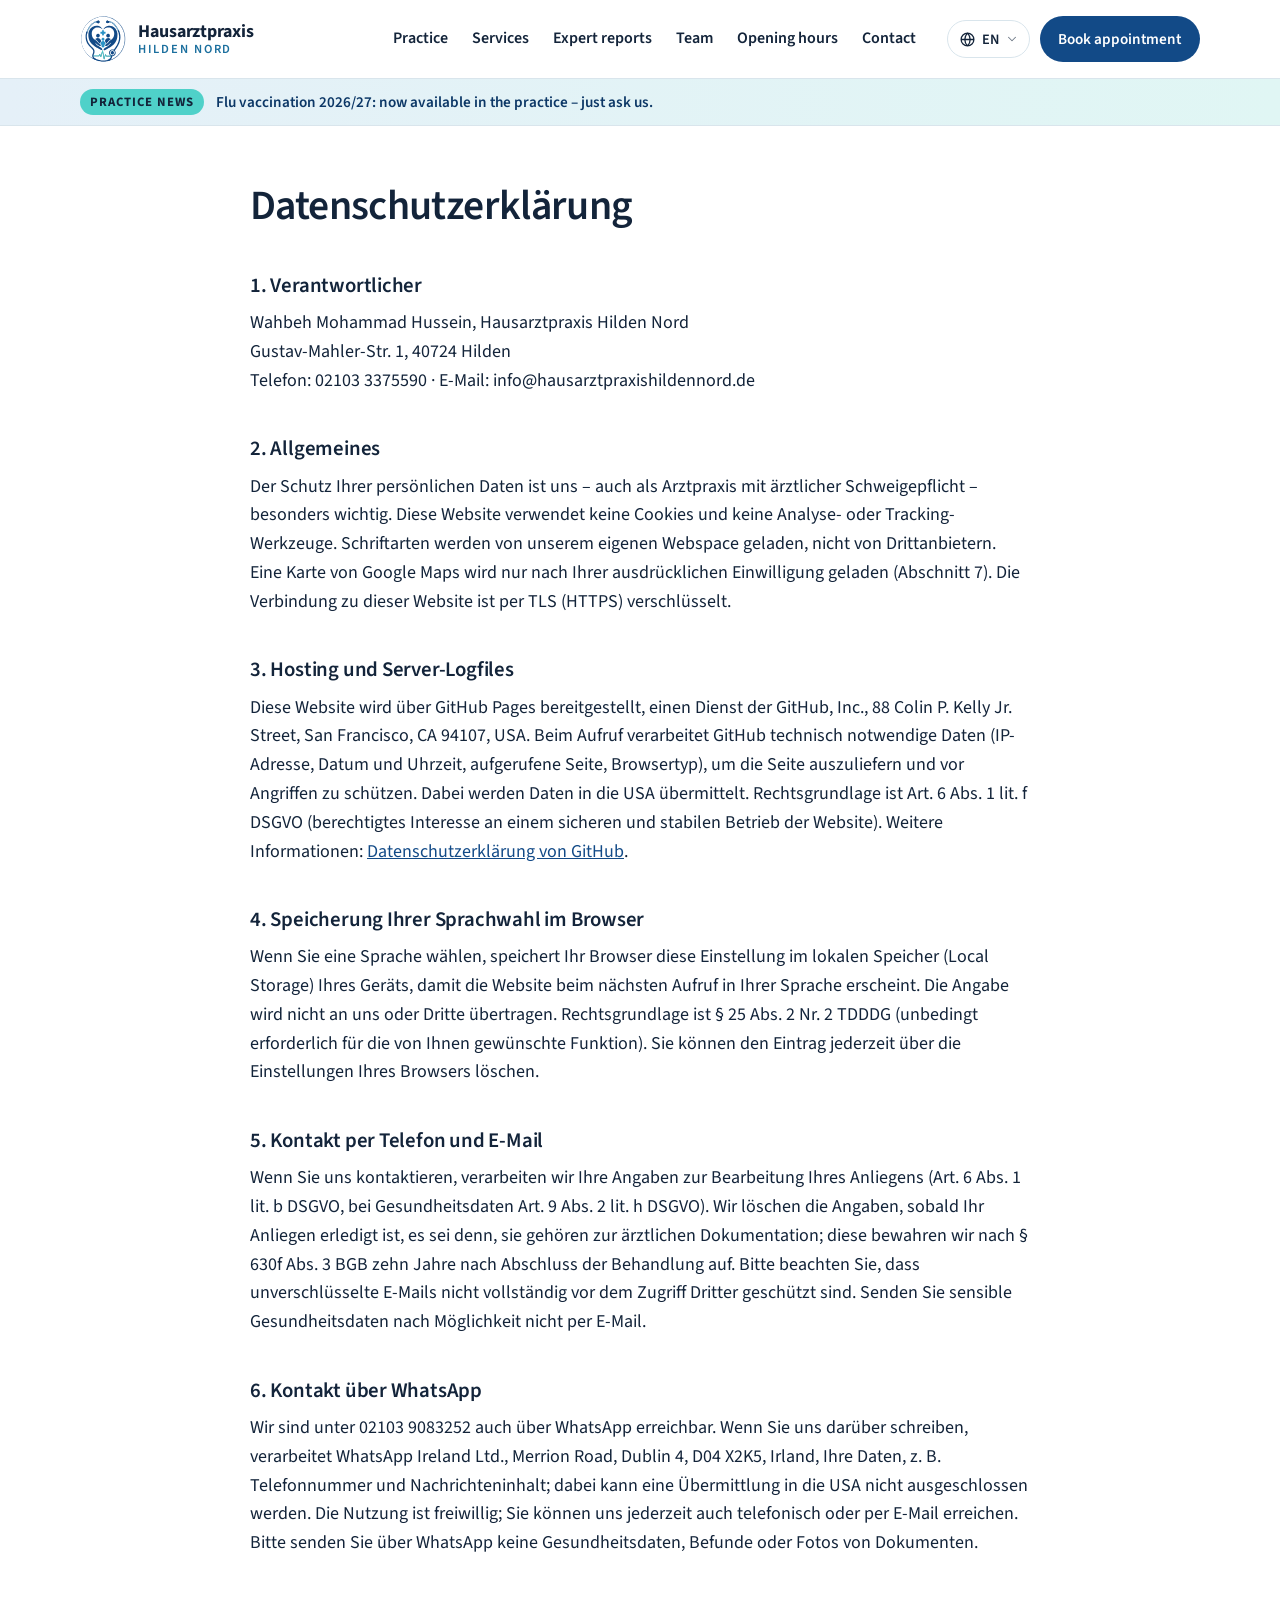
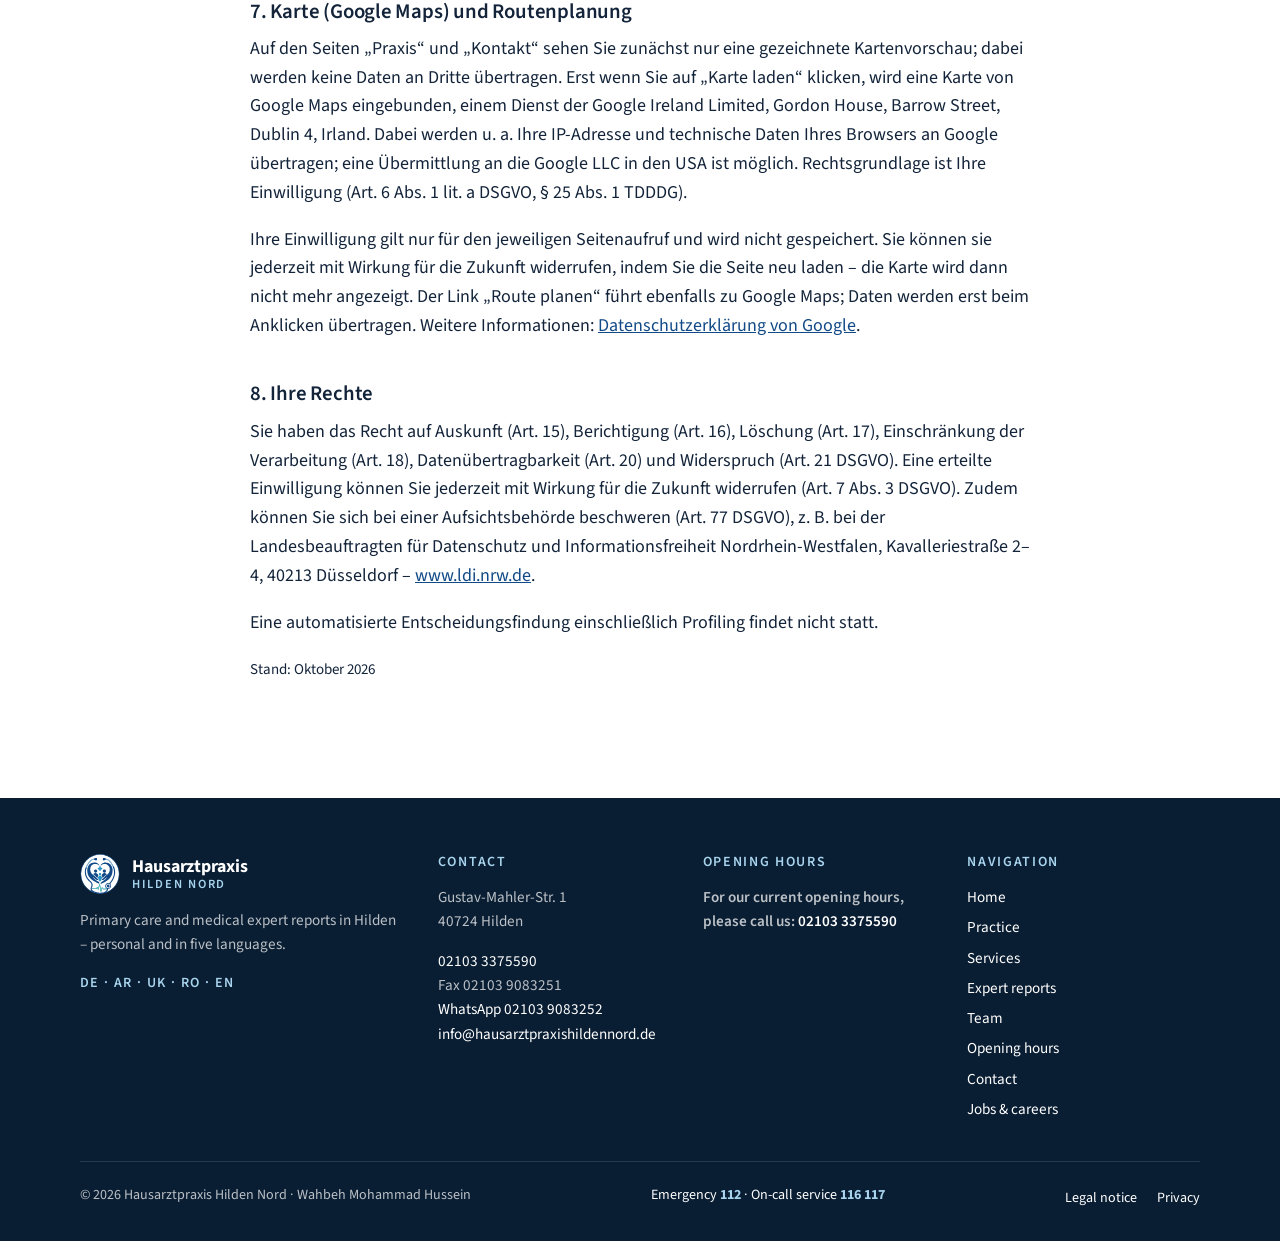
==== commit 9d365d63: "Bring the legal pages and AI images in line with German law - AI-generated photos carry a visible 'K" ====
--- a/datenschutz.html
+++ b/datenschutz.html
@@ -23,7 +23,8 @@
     <section class="legal">
       <div class="container narrow">
       <h1>Datenschutzerklärung</h1>
-      <p class="todo">Hinweis: Muster-Text. Bitte vor Veröffentlichung prüfen lassen bzw. an Hosting und eingesetzte Dienste anpassen.</p>
+      <!-- TODO Praxis: Diese Erklärung vor dem Dauerbetrieb von einer Fachperson für Datenschutzrecht prüfen lassen,
+           insbesondere Hosting über GitHub Pages (USA), Google Maps und WhatsApp. -->
 
       <h2>1. Verantwortlicher</h2>
       <p>
@@ -35,66 +36,79 @@
       <h2>2. Allgemeines</h2>
       <p>
         Der Schutz Ihrer persönlichen Daten ist uns – auch als Arztpraxis mit ärztlicher Schweigepflicht – besonders wichtig.
-        Diese Website verwendet keine Cookies und keine Analyse- oder Tracking-Werkzeuge. Schriftarten liegen auf unserem
-        eigenen Webspace; eine Karte von Google Maps wird nur nach Ihrem Klick geladen (siehe Abschnitt 7). Ihre Sprachwahl
-        speichert Ihr Browser lokal auf Ihrem Gerät; sie wird nicht an uns übertragen.
+        Diese Website verwendet keine Cookies und keine Analyse- oder Tracking-Werkzeuge. Schriftarten werden von unserem
+        eigenen Webspace geladen, nicht von Drittanbietern. Eine Karte von Google Maps wird nur nach Ihrer ausdrücklichen
+        Einwilligung geladen (Abschnitt 7). Die Verbindung zu dieser Website ist per TLS (HTTPS) verschlüsselt.
       </p>
 
       <h2>3. Hosting und Server-Logfiles</h2>
       <p>
         Diese Website wird über GitHub Pages bereitgestellt, einen Dienst der GitHub, Inc., 88 Colin P. Kelly Jr. Street,
-        San Francisco, CA 94107, USA. Beim Aufruf verarbeitet GitHub technisch
-        notwendige Daten (IP-Adresse, Datum und Uhrzeit, aufgerufene Seite, Browsertyp), um die Seite auszuliefern und
-        abzusichern. Dabei werden Daten in die USA übermittelt. Rechtsgrundlage ist Art. 6 Abs. 1 lit. f DSGVO (berechtigtes Interesse an
-        einem sicheren und stabilen Betrieb). Weitere Informationen: Datenschutzerklärung von GitHub
-        (<a href="https://docs.github.com/de/site-policy/privacy-policies/github-general-privacy-statement" rel="noopener">docs.github.com</a>).
-        <span class="todo">Angaben zu GitHub Pages und zur Übermittlung in die USA (z. B. EU-US Data Privacy Framework) bitte rechtlich prüfen lassen.</span>
+        San Francisco, CA 94107, USA. Beim Aufruf verarbeitet GitHub technisch notwendige Daten (IP-Adresse, Datum und
+        Uhrzeit, aufgerufene Seite, Browsertyp), um die Seite auszuliefern und vor Angriffen zu schützen. Dabei werden
+        Daten in die USA übermittelt. Rechtsgrundlage ist Art. 6 Abs. 1 lit. f DSGVO (berechtigtes Interesse an einem
+        sicheren und stabilen Betrieb der Website). Weitere Informationen:
+        <a href="https://docs.github.com/de/site-policy/privacy-policies/github-general-privacy-statement" rel="noopener">Datenschutzerklärung von GitHub</a>.
       </p>
 
-      <h2>4. Kontakt per Telefon und E-Mail</h2>
+      <h2>4. Speicherung Ihrer Sprachwahl im Browser</h2>
+      <p>
+        Wenn Sie eine Sprache wählen, speichert Ihr Browser diese Einstellung im lokalen Speicher (Local Storage) Ihres
+        Geräts, damit die Website beim nächsten Aufruf in Ihrer Sprache erscheint. Die Angabe wird nicht an uns oder
+        Dritte übertragen. Rechtsgrundlage ist § 25 Abs. 2 Nr. 2 TDDDG (unbedingt erforderlich für die von Ihnen
+        gewünschte Funktion). Sie können den Eintrag jederzeit über die Einstellungen Ihres Browsers löschen.
+      </p>
+
+      <h2>5. Kontakt per Telefon und E-Mail</h2>
       <p>
         Wenn Sie uns kontaktieren, verarbeiten wir Ihre Angaben zur Bearbeitung Ihres Anliegens (Art. 6 Abs. 1 lit. b DSGVO,
-        bei Gesundheitsdaten Art. 9 Abs. 2 lit. h DSGVO). Bitte beachten Sie, dass unverschlüsselte E-Mails nicht vollständig
-        vor dem Zugriff Dritter geschützt sind. Senden Sie sensible Gesundheitsdaten nach Möglichkeit nicht per E-Mail.
+        bei Gesundheitsdaten Art. 9 Abs. 2 lit. h DSGVO). Wir löschen die Angaben, sobald Ihr Anliegen erledigt ist, es sei
+        denn, sie gehören zur ärztlichen Dokumentation; diese bewahren wir nach § 630f Abs. 3 BGB zehn Jahre nach Abschluss
+        der Behandlung auf. Bitte beachten Sie, dass unverschlüsselte E-Mails nicht vollständig vor dem Zugriff Dritter
+        geschützt sind. Senden Sie sensible Gesundheitsdaten nach Möglichkeit nicht per E-Mail.
       </p>
 
-      <h2>5. Kontakt über WhatsApp</h2>
+      <h2>6. Kontakt über WhatsApp</h2>
       <p>
         Wir sind unter 02103 9083252 auch über WhatsApp erreichbar. Wenn Sie uns darüber schreiben, verarbeitet
-        WhatsApp Ireland Ltd. (Meta) Ihre Daten, z. B. Telefonnummer und Nachrichteninhalt; dabei kann eine Übermittlung
-        in die USA nicht ausgeschlossen werden. Bitte senden Sie über WhatsApp keine Gesundheitsdaten, Befunde oder Fotos von
-        Dokumenten – nutzen Sie dafür das Telefon oder den persönlichen Kontakt.
-        <span class="todo">Rechtsgrundlage und Einsatz von WhatsApp in der Praxis bitte rechtlich prüfen lassen.</span>
+        WhatsApp Ireland Ltd., Merrion Road, Dublin 4, D04 X2K5, Irland, Ihre Daten, z. B. Telefonnummer und
+        Nachrichteninhalt; dabei kann eine Übermittlung in die USA nicht ausgeschlossen werden. Die Nutzung ist freiwillig;
+        Sie können uns jederzeit auch telefonisch oder per E-Mail erreichen. Bitte senden Sie über WhatsApp keine
+        Gesundheitsdaten, Befunde oder Fotos von Dokumenten.
       </p>
+      <!-- TODO Praxis: Falls ein Buchungsdienst (z. B. Doctolib) verlinkt wird, hier einen Abschnitt „Online-Terminbuchung“
+           mit Anbieter, Zweck und Verweis auf dessen Datenschutzerklärung ergänzen. -->
 
-      <h2>6. Online-Terminbuchung</h2>
+      <h2 id="karte">7. Karte (Google Maps) und Routenplanung</h2>
       <p>
-        <span class="todo">Falls ein Buchungsdienst (z. B. Doctolib) verlinkt wird: Name des Anbieters, Zweck und Verweis auf
-        dessen Datenschutzerklärung ergänzen. Die Verarbeitung erfolgt erst nach Klick auf „Termin buchen“.</span>
-      </p>
-
-      <h2>7. Routenplanung</h2>
-      <p>
-        Der Link „Route planen“ führt zu Google Maps (Google Ireland Limited). Erst beim Anklicken werden Daten an Google
-        übertragen; es gilt die Datenschutzerklärung von Google.
+        Auf den Seiten „Praxis“ und „Kontakt“ sehen Sie zunächst nur eine gezeichnete Kartenvorschau; dabei werden keine
+        Daten an Dritte übertragen. Erst wenn Sie auf „Karte laden“ klicken, wird eine Karte von Google Maps eingebunden,
+        einem Dienst der Google Ireland Limited, Gordon House, Barrow Street, Dublin 4, Irland. Dabei werden u. a. Ihre
+        IP-Adresse und technische Daten Ihres Browsers an Google übertragen; eine Übermittlung an die Google LLC in den USA
+        ist möglich. Rechtsgrundlage ist Ihre Einwilligung (Art. 6 Abs. 1 lit. a DSGVO, § 25 Abs. 1 TDDDG).
       </p>
       <p>
-        Auf den Seiten „Praxis“ und „Kontakt“ sehen Sie zunächst nur eine gezeichnete Kartenvorschau. Erst wenn Sie auf
-        „Karte laden“ klicken, wird eine Karte von Google Maps (Google Ireland Limited) eingebunden. Dabei werden u. a. Ihre
-        IP-Adresse und technische Daten Ihres Browsers an Google übertragen; eine Übermittlung in die USA kann nicht
-        ausgeschlossen werden. Rechtsgrundlage ist Ihre Einwilligung durch den Klick (Art. 6 Abs. 1 lit. a DSGVO,
-        § 25 Abs. 1 TDDDG). <span class="todo">Text zur Google-Maps-Einbindung bitte rechtlich prüfen lassen.</span>
+        Ihre Einwilligung gilt nur für den jeweiligen Seitenaufruf und wird nicht gespeichert. Sie können sie jederzeit mit
+        Wirkung für die Zukunft widerrufen, indem Sie die Seite neu laden – die Karte wird dann nicht mehr angezeigt.
+        Der Link „Route planen“ führt ebenfalls zu Google Maps; Daten werden erst beim Anklicken übertragen. Weitere
+        Informationen: <a href="https://policies.google.com/privacy?hl=de" rel="noopener">Datenschutzerklärung von Google</a>.
       </p>
 
       <h2>8. Ihre Rechte</h2>
       <p>
         Sie haben das Recht auf Auskunft (Art. 15), Berichtigung (Art. 16), Löschung (Art. 17), Einschränkung der Verarbeitung
-        (Art. 18), Datenübertragbarkeit (Art. 20) und Widerspruch (Art. 21 DSGVO). Zudem können Sie sich bei einer
-        Aufsichtsbehörde beschweren, z. B. bei der Landesbeauftragten für Datenschutz und Informationsfreiheit
-        Nordrhein-Westfalen, Kavalleriestraße 2–4, 40213 Düsseldorf – <a href="https://www.ldi.nrw.de" rel="noopener">www.ldi.nrw.de</a>.
+        (Art. 18), Datenübertragbarkeit (Art. 20) und Widerspruch (Art. 21 DSGVO). Eine erteilte Einwilligung können Sie
+        jederzeit mit Wirkung für die Zukunft widerrufen (Art. 7 Abs. 3 DSGVO). Zudem können Sie sich bei einer
+        Aufsichtsbehörde beschweren (Art. 77 DSGVO), z. B. bei der Landesbeauftragten für Datenschutz und
+        Informationsfreiheit Nordrhein-Westfalen, Kavalleriestraße 2–4, 40213 Düsseldorf –
+        <a href="https://www.ldi.nrw.de" rel="noopener">www.ldi.nrw.de</a>.
+      </p>
+      <p>
+        Eine automatisierte Entscheidungsfindung einschließlich Profiling findet nicht statt.
       </p>
 
-      <p><small>Stand: <span class="todo">Oktober 2026</span></small></p>
+      <p><small>Stand: Oktober 2026</small></p>
+
       </div>
     </section>
   </main>
--- a/css/styles.css
+++ b/css/styles.css
@@ -758,17 +758,45 @@
 .map {
   --cold: var(--primary); --hot: #D92D20;
   position: relative; aspect-ratio: 16 / 7; min-height: 320px; overflow: hidden;
-  border: 1px solid var(--line); border-radius: var(--radius); background: var(--sand); box-shadow: var(--shadow);
-}
+  border: 1px solid var(--line); border-radius: var(--radius); box-shadow: var(--shadow);
+  /* Untergrund wie EKG-Papier: feines und grobes Raster in Türkis/Himmelblau */
+  background-color: #F5FAFC;
+  background-image:
+    linear-gradient(rgba(42, 147, 198, .13) 1px, transparent 1px),
+    linear-gradient(90deg, rgba(42, 147, 198, .13) 1px, transparent 1px),
+    linear-gradient(rgba(79, 209, 201, .14) 1px, transparent 1px),
+    linear-gradient(90deg, rgba(79, 209, 201, .14) 1px, transparent 1px);
+  background-size: 100px 100px, 100px 100px, 20px 20px, 20px 20px;
+}
+/* weicher Rand zum Hintergrund hin */
+.map::after {
+  content: ""; position: absolute; inset: 0; z-index: 1; pointer-events: none; border-radius: inherit;
+  box-shadow: inset 0 0 0 1px rgba(255, 255, 255, .6), inset 0 0 60px rgba(229, 240, 248, .9);
+}
+.map.is-loaded::after { box-shadow: inset 0 0 0 1px rgba(255, 255, 255, .6); }
 .map-canvas, .map-canvas > * { position: absolute; inset: 0; width: 100%; height: 100%; border: 0; }
 /* Nicht verschiebbar: der Pin bleibt sonst nicht auf der Adresse */
 .map-canvas iframe { pointer-events: none; }
-.mb-ground { fill: var(--sand); }
-.mb-block { fill: #DFEAF1; }
-.mb-park { fill: #D9F1EE; }
+.mb-block { fill: rgba(255, 255, 255, .72); stroke: rgba(42, 147, 198, .22); stroke-width: 1.5; }
+.mb-park { fill: rgba(224, 246, 244, .9); stroke: rgba(79, 209, 201, .45); stroke-width: 1.5; }
 .mb-road-edge { fill: none; stroke: var(--line); stroke-width: 30; stroke-linecap: round; }
 .mb-road { fill: none; stroke: var(--white); stroke-width: 24; stroke-linecap: round; }
 .mb-lane { fill: none; stroke: var(--primary-softer); stroke-width: 2; stroke-dasharray: 10 12; }
+/* Herzschlag läuft wie auf dem Monitor zur Praxis */
+.mb-ecg {
+  fill: none; stroke: url(#mb-ecg-grad); stroke-width: 3.5; stroke-linejoin: round; stroke-linecap: round;
+  stroke-dasharray: 1 2; stroke-dashoffset: 1; animation: ecg-sweep 3.2s cubic-bezier(.45, 0, .25, 1) infinite;
+}
+@keyframes ecg-sweep { 0% { stroke-dashoffset: 1; opacity: 1; } 60% { stroke-dashoffset: 0; opacity: 1; } 85%, 100% { stroke-dashoffset: 0; opacity: 0; } }
+
+/* Pulsringe am Boden unter dem Thermometer (Herzschlag: zwei Schläge, Pause) */
+.map-pulse { position: absolute; left: 50%; top: 50%; z-index: 2; width: 0; height: 0; pointer-events: none; }
+.map-pulse i {
+  position: absolute; left: -40px; top: -16px; width: 80px; height: 32px; border-radius: 50%;
+  border: 2px solid var(--teal); opacity: 0; animation: map-pulse 2.4s ease-out infinite;
+}
+.map-pulse i:nth-child(2) { animation-delay: .35s; border-color: var(--sky); }
+@keyframes map-pulse { 0% { transform: scale(.3); opacity: .9; } 60%, 100% { transform: scale(1.6); opacity: 0; } }
 
 /* Der Pin: Unterkante der Kugel liegt genau in der Kartenmitte */
 .map-pin {
@@ -792,15 +820,25 @@
 .map-pin:hover .t-body, .map-pin:focus-visible .t-body { stroke: #A3241A; transition: stroke .5s ease; }
 .map-pin:focus-visible { outline: 3px solid var(--sky); outline-offset: 4px; }
 
+/* Adresse als „Praxiskarte“: blauer Kopf mit Kreuz, darunter die Anschrift */
 .map-card {
-  position: absolute; top: 16px; inset-inline-start: 16px; z-index: 1; display: flex; flex-direction: column; gap: 2px;
-  max-width: calc(100% - 32px); padding: 12px 16px; background: var(--white); border-radius: var(--radius-sm); box-shadow: var(--shadow);
-}
-.map-card strong { font-size: 1rem; }
-.map-card > span { color: var(--ink-soft); }
+  position: absolute; top: 16px; inset-inline-start: 16px; z-index: 3; display: flex; flex-direction: column;
+  max-width: calc(100% - 32px); overflow: hidden; background: var(--white); border-radius: var(--radius-sm);
+  box-shadow: var(--shadow-lg); border: 1px solid var(--line);
+}
+.map-card-head {
+  display: flex; align-items: center; gap: 10px; padding: 10px 16px 10px 12px; color: var(--white);
+  background: linear-gradient(110deg, var(--primary), var(--sky));
+}
+[dir="rtl"] .map-card-head { padding: 10px 12px 10px 16px; }
+.map-card-head strong { font-size: 1rem; }
+.map-cross { display: grid; place-items: center; width: 28px; height: 28px; border-radius: 8px; background: rgba(255, 255, 255, .18); flex-shrink: 0; }
+.map-cross svg { width: 16px; height: 16px; fill: var(--teal); }
+.map-card-body { padding: 10px 16px 12px; color: var(--ink-soft); line-height: 1.5; }
 .map-consent {
   position: absolute; bottom: 16px; inset-inline: 16px; z-index: 1; display: flex; align-items: center; justify-content: space-between; gap: 12px 20px;
   padding: 12px 16px; background: rgba(255, 255, 255, .94); border-radius: var(--radius-sm); box-shadow: var(--shadow);
+  z-index: 3; border: 1px solid var(--line); border-inline-start: 4px solid var(--teal);
 }
 .map-consent p { margin: 0; font-size: .95rem; color: var(--ink-soft); max-width: 60ch; }
 .map-consent .btn { flex-shrink: 0; }
@@ -808,11 +846,13 @@
 
 @media (max-width: 600px) {
   .map { aspect-ratio: auto; height: 500px; }
-  .map-card { padding: 10px 14px; }
+  .map-card-body { padding: 8px 14px 10px; }
   .map-consent { flex-direction: column; align-items: stretch; text-align: center; }
 }
 @media (prefers-reduced-motion: reduce) {
   .map-pin, .t-shadow, .t-column, .t-bulb { transition: none; }
+  .mb-ecg { animation: none; stroke-dashoffset: 0; }
+  .map-pulse { display: none; }
 }
 
 /* ---- EKG-Linien: Fortschritt beim Scrollen und Herzschlag im Startbereich ---- */
@@ -869,3 +909,13 @@
 .ecg-stop-1 { stop-color: var(--primary); }
 .ecg-stop-2 { stop-color: var(--sky); }
 .ecg-stop-3 { stop-color: var(--teal); }
+
+/* ---- Kennzeichnung KI-erzeugter Bilder ---- */
+.ai-badge {
+  position: absolute; bottom: 10px; inset-inline-end: 10px; z-index: 2; pointer-events: none;
+  padding: 3px 9px; border-radius: 999px; background: rgba(19, 36, 58, .72); color: var(--white);
+  font-size: .875rem; font-weight: 600; line-height: 1.4; backdrop-filter: blur(4px); -webkit-backdrop-filter: blur(4px);
+}
+.hero > .ai-badge { bottom: 14px; inset-inline-end: 16px; }
+.photo .ai-badge { position: absolute; }
+.map-consent p a { color: var(--primary); font-weight: 600; white-space: nowrap; }
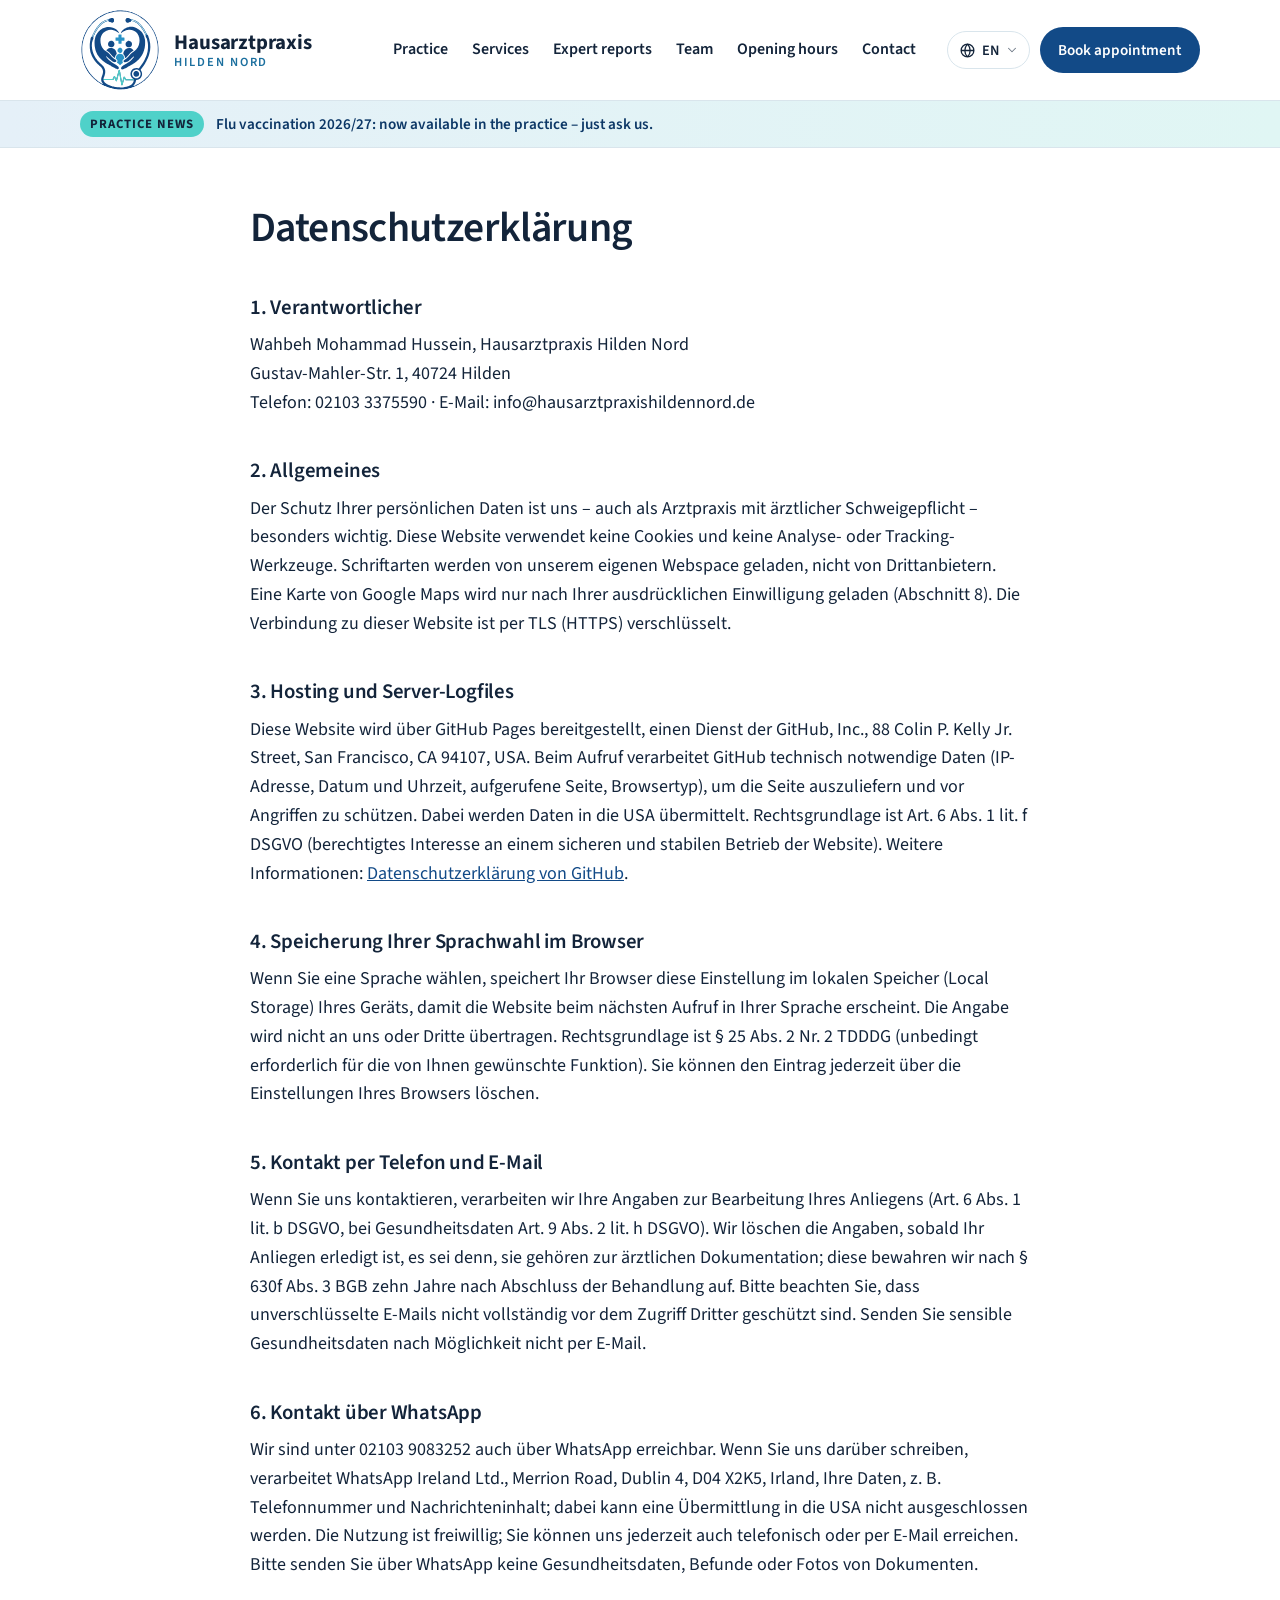
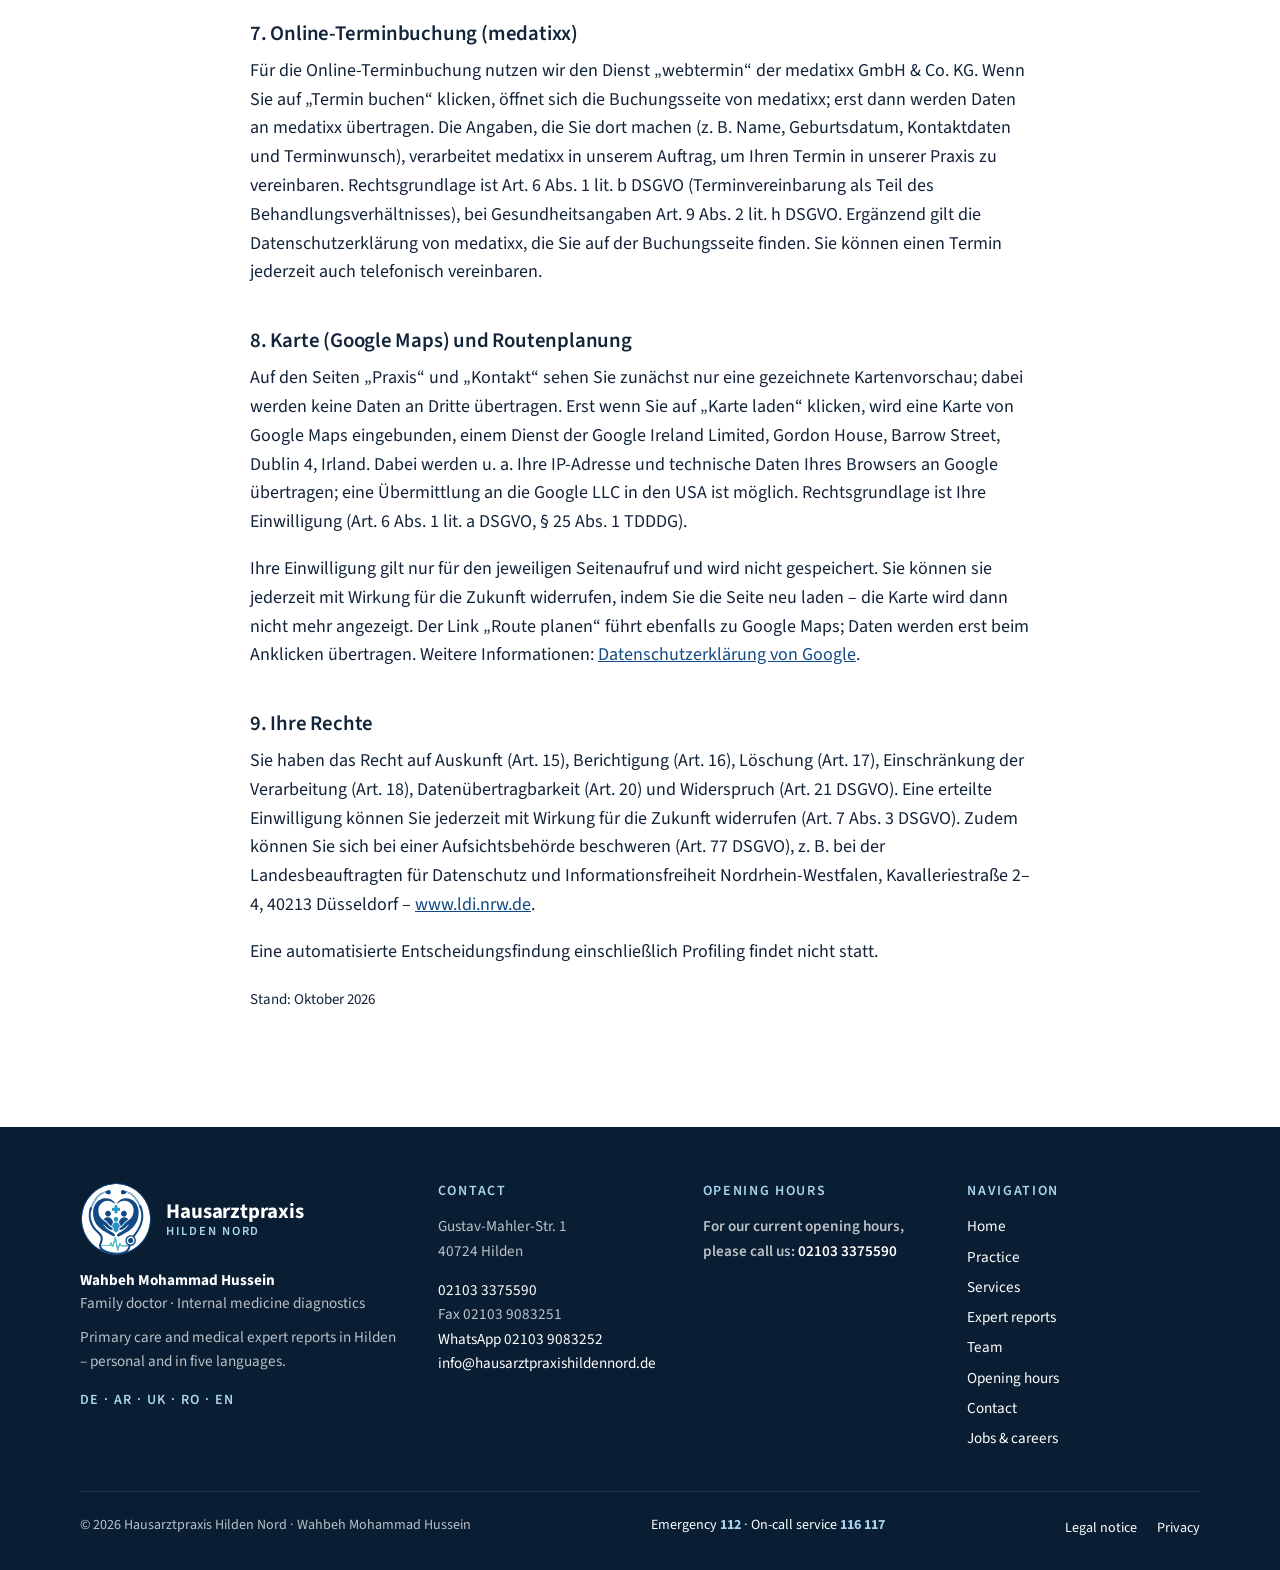
==== commit 19a42a89: "Link online booking to medatixx webtermin All 'Termin buchen' buttons (header, hero, cards, mobile a" ====
--- a/datenschutz.html
+++ b/datenschutz.html
@@ -38,7 +38,7 @@
         Der Schutz Ihrer persönlichen Daten ist uns – auch als Arztpraxis mit ärztlicher Schweigepflicht – besonders wichtig.
         Diese Website verwendet keine Cookies und keine Analyse- oder Tracking-Werkzeuge. Schriftarten werden von unserem
         eigenen Webspace geladen, nicht von Drittanbietern. Eine Karte von Google Maps wird nur nach Ihrer ausdrücklichen
-        Einwilligung geladen (Abschnitt 7). Die Verbindung zu dieser Website ist per TLS (HTTPS) verschlüsselt.
+        Einwilligung geladen (Abschnitt 8). Die Verbindung zu dieser Website ist per TLS (HTTPS) verschlüsselt.
       </p>
 
       <h2>3. Hosting und Server-Logfiles</h2>
@@ -76,10 +76,19 @@
         Sie können uns jederzeit auch telefonisch oder per E-Mail erreichen. Bitte senden Sie über WhatsApp keine
         Gesundheitsdaten, Befunde oder Fotos von Dokumenten.
       </p>
-      <!-- TODO Praxis: Falls ein Buchungsdienst (z. B. Doctolib) verlinkt wird, hier einen Abschnitt „Online-Terminbuchung“
-           mit Anbieter, Zweck und Verweis auf dessen Datenschutzerklärung ergänzen. -->
+      <h2 id="termin">7. Online-Terminbuchung (medatixx)</h2>
+      <p>
+        Für die Online-Terminbuchung nutzen wir den Dienst „webtermin“ der medatixx GmbH &amp; Co. KG. Wenn Sie auf
+        „Termin buchen“ klicken, öffnet sich die Buchungsseite von medatixx; erst dann werden Daten an medatixx übertragen.
+        Die Angaben, die Sie dort machen (z. B. Name, Geburtsdatum, Kontaktdaten und Terminwunsch), verarbeitet medatixx
+        in unserem Auftrag, um Ihren Termin in unserer Praxis zu vereinbaren. Rechtsgrundlage ist Art. 6 Abs. 1 lit. b DSGVO
+        (Terminvereinbarung als Teil des Behandlungsverhältnisses), bei Gesundheitsangaben Art. 9 Abs. 2 lit. h DSGVO.
+        Ergänzend gilt die Datenschutzerklärung von medatixx, die Sie auf der Buchungsseite finden. Sie können einen Termin
+        jederzeit auch telefonisch vereinbaren.
+      </p>
+      <!-- TODO Praxis: Auftragsverarbeitungsvertrag (AVV) mit medatixx bestätigen und ggf. Anschrift von medatixx ergänzen. -->
 
-      <h2 id="karte">7. Karte (Google Maps) und Routenplanung</h2>
+      <h2 id="karte">8. Karte (Google Maps) und Routenplanung</h2>
       <p>
         Auf den Seiten „Praxis“ und „Kontakt“ sehen Sie zunächst nur eine gezeichnete Kartenvorschau; dabei werden keine
         Daten an Dritte übertragen. Erst wenn Sie auf „Karte laden“ klicken, wird eine Karte von Google Maps eingebunden,
@@ -94,7 +103,7 @@
         Informationen: <a href="https://policies.google.com/privacy?hl=de" rel="noopener">Datenschutzerklärung von Google</a>.
       </p>
 
-      <h2>8. Ihre Rechte</h2>
+      <h2>9. Ihre Rechte</h2>
       <p>
         Sie haben das Recht auf Auskunft (Art. 15), Berichtigung (Art. 16), Löschung (Art. 17), Einschränkung der Verarbeitung
         (Art. 18), Datenübertragbarkeit (Art. 20) und Widerspruch (Art. 21 DSGVO). Eine erteilte Einwilligung können Sie
--- a/css/styles.css
+++ b/css/styles.css
@@ -64,7 +64,7 @@
 *, *::before, *::after { box-sizing: border-box; }
 
 .i18n-pending body { visibility: hidden; }
-html { scroll-behavior: smooth; scroll-padding-top: 88px; -webkit-text-size-adjust: 100%; }
+html { scroll-behavior: smooth; scroll-padding-top: 116px; -webkit-text-size-adjust: 100%; }
 @media (prefers-reduced-motion: reduce) { html { scroll-behavior: auto; } }
 
 body {
@@ -137,11 +137,11 @@
   -webkit-backdrop-filter: saturate(1.4) blur(10px);
   border-bottom: 1px solid var(--line);
 }
-.header-inner { display: flex; align-items: center; gap: 20px; min-height: 78px; }
-
-.brand { display: inline-flex; align-items: center; gap: 12px; text-decoration: none; color: var(--ink); flex-shrink: 0; }
+.header-inner { display: flex; align-items: center; gap: 20px; min-height: 100px; }
+
+.brand { display: inline-flex; align-items: center; gap: 14px; text-decoration: none; color: var(--ink); flex-shrink: 0; }
 .brand-text { display: flex; flex-direction: column; line-height: 1.15; }
-.brand-text strong { font-size: 1.12rem; font-weight: 700; letter-spacing: -0.005em; }
+.brand-text strong { font-size: 1.3rem; font-weight: 700; letter-spacing: -0.005em; }
 .brand-text span { font-size: .78rem; letter-spacing: .14em; text-transform: uppercase; color: var(--sky-text); font-weight: 600; }
 
 .main-nav { display: flex; gap: 2px; margin-inline-start: auto; }
@@ -567,6 +567,8 @@
 .site-footer h2 { font-size: .875rem; text-transform: uppercase; letter-spacing: .12em; color: var(--on-dark); margin-bottom: 14px; }
 [dir="rtl"] .site-footer h2 { letter-spacing: 0; font-size: .95rem; }
 .site-footer .brand { color: var(--white); margin-bottom: 14px; }
+.footer-doctor { margin: 0 0 10px; line-height: 1.5; }
+.footer-doctor strong { color: var(--white); }
 .site-footer .brand-text span { color: var(--on-dark); }
 .footer-grid { display: grid; grid-template-columns: 1.4fr 1fr 1fr 1fr; gap: 32px; }
 .footer-langs { letter-spacing: .1em; color: var(--on-dark); font-weight: 600; font-size: .875rem; }
@@ -688,13 +690,13 @@
 @media (max-width: 600px) {
   body { font-size: 1rem; }
   .container { padding-inline: 16px; }
-  .header-inner { gap: 10px; min-height: 64px; }
+  .header-inner { gap: 10px; min-height: 76px; }
   .header-tools { gap: 8px; }
   .header-tools .btn-sm, .status-chip { display: none; }
   .lang-btn svg:first-child { display: none; }
   .lang-btn { padding: 0 8px 0 11px; }
   .brand { gap: 8px; min-width: 0; }
-  .brand img, .brand .logo-mark { width: 38px; height: 38px; }
+  .brand img, .brand .logo-mark { width: 58px; height: 58px; }
   .brand-text strong { font-size: .92rem; }
   .brand-text span { font-size: .75rem; }
   .cards, .cards-3, .team-grid, .gallery, .steps, .contact-cards, .routes, .footer-grid { grid-template-columns: 1fr; }
@@ -756,32 +758,34 @@
 
 .map-wrap { margin-top: clamp(32px, 5vw, 48px); }
 .map {
-  --cold: var(--primary); --hot: #D92D20;
-  position: relative; aspect-ratio: 16 / 7; min-height: 320px; overflow: hidden;
-  border: 1px solid var(--line); border-radius: var(--radius); box-shadow: var(--shadow);
-  /* Untergrund wie EKG-Papier: feines und grobes Raster in Türkis/Himmelblau */
-  background-color: #F5FAFC;
+  --cold: var(--primary); --hot: #D92D20; --glass: rgba(255, 255, 255, .08); --glass-line: rgba(255, 255, 255, .16);
+  position: relative; aspect-ratio: 16 / 7; min-height: 340px; overflow: hidden; border-radius: var(--radius);
+  /* Edle Nachtkarte in Logo-Navy: Lichtkegel in der Mitte, feines EKG-Raster */
+  background-color: #0E2C4F;
   background-image:
-    linear-gradient(rgba(42, 147, 198, .13) 1px, transparent 1px),
-    linear-gradient(90deg, rgba(42, 147, 198, .13) 1px, transparent 1px),
-    linear-gradient(rgba(79, 209, 201, .14) 1px, transparent 1px),
-    linear-gradient(90deg, rgba(79, 209, 201, .14) 1px, transparent 1px);
-  background-size: 100px 100px, 100px 100px, 20px 20px, 20px 20px;
-}
-/* weicher Rand zum Hintergrund hin */
+    radial-gradient(circle at 50% 50%, rgba(42, 147, 198, .35) 0%, rgba(14, 44, 79, 0) 55%),
+    linear-gradient(rgba(168, 212, 238, .07) 1px, transparent 1px),
+    linear-gradient(90deg, rgba(168, 212, 238, .07) 1px, transparent 1px),
+    linear-gradient(rgba(79, 209, 201, .05) 1px, transparent 1px),
+    linear-gradient(90deg, rgba(79, 209, 201, .05) 1px, transparent 1px),
+    linear-gradient(160deg, #123E6E 0%, #0E2C4F 45%, #081A2E 100%);
+  background-size: auto, 100px 100px, 100px 100px, 20px 20px, 20px 20px, auto;
+  box-shadow: 0 0 0 1px rgba(79, 209, 201, .35), 0 30px 80px rgba(10, 30, 51, .35);
+}
+/* Vignette: dunkle Ränder, Licht auf der Praxis */
 .map::after {
   content: ""; position: absolute; inset: 0; z-index: 1; pointer-events: none; border-radius: inherit;
-  box-shadow: inset 0 0 0 1px rgba(255, 255, 255, .6), inset 0 0 60px rgba(229, 240, 248, .9);
-}
-.map.is-loaded::after { box-shadow: inset 0 0 0 1px rgba(255, 255, 255, .6); }
+  box-shadow: inset 0 0 0 1px rgba(255, 255, 255, .08), inset 0 0 140px rgba(8, 26, 46, .85);
+}
+.map.is-loaded::after { box-shadow: inset 0 0 0 1px rgba(79, 209, 201, .35); }
 .map-canvas, .map-canvas > * { position: absolute; inset: 0; width: 100%; height: 100%; border: 0; }
 /* Nicht verschiebbar: der Pin bleibt sonst nicht auf der Adresse */
 .map-canvas iframe { pointer-events: none; }
-.mb-block { fill: rgba(255, 255, 255, .72); stroke: rgba(42, 147, 198, .22); stroke-width: 1.5; }
-.mb-park { fill: rgba(224, 246, 244, .9); stroke: rgba(79, 209, 201, .45); stroke-width: 1.5; }
-.mb-road-edge { fill: none; stroke: var(--line); stroke-width: 30; stroke-linecap: round; }
-.mb-road { fill: none; stroke: var(--white); stroke-width: 24; stroke-linecap: round; }
-.mb-lane { fill: none; stroke: var(--primary-softer); stroke-width: 2; stroke-dasharray: 10 12; }
+.mb-block { fill: rgba(255, 255, 255, .035); stroke: rgba(168, 212, 238, .16); stroke-width: 1.2; }
+.mb-park { fill: rgba(79, 209, 201, .08); stroke: rgba(79, 209, 201, .28); stroke-width: 1.2; }
+.mb-road-edge { fill: none; stroke: rgba(79, 209, 201, .07); stroke-width: 34; stroke-linecap: round; }
+.mb-road { fill: none; stroke: rgba(168, 212, 238, .14); stroke-width: 16; stroke-linecap: round; }
+.mb-lane { fill: none; stroke: rgba(168, 212, 238, .4); stroke-width: 1.5; stroke-dasharray: 8 12; }
 /* Herzschlag läuft wie auf dem Monitor zur Praxis */
 .mb-ecg {
   fill: none; stroke: url(#mb-ecg-grad); stroke-width: 3.5; stroke-linejoin: round; stroke-linecap: round;
@@ -793,7 +797,8 @@
 .map-pulse { position: absolute; left: 50%; top: 50%; z-index: 2; width: 0; height: 0; pointer-events: none; }
 .map-pulse i {
   position: absolute; left: -40px; top: -16px; width: 80px; height: 32px; border-radius: 50%;
-  border: 2px solid var(--teal); opacity: 0; animation: map-pulse 2.4s ease-out infinite;
+  border: 2px solid var(--teal); box-shadow: 0 0 14px rgba(79, 209, 201, .6), inset 0 0 10px rgba(79, 209, 201, .35);
+  opacity: 0; animation: map-pulse 2.4s ease-out infinite;
 }
 .map-pulse i:nth-child(2) { animation-delay: .35s; border-color: var(--sky); }
 @keyframes map-pulse { 0% { transform: scale(.3); opacity: .9; } 60%, 100% { transform: scale(1.6); opacity: 0; } }
@@ -804,8 +809,8 @@
   margin: -101px 0 0 -24px; border-radius: 24px; color: inherit;
   transition: transform .35s cubic-bezier(.2, .7, .2, 1);
 }
-.map-pin svg { display: block; overflow: visible; filter: drop-shadow(0 6px 10px rgba(31, 42, 55, .22)); }
-.t-shadow { fill: rgba(31, 42, 55, .18); transition: transform .35s cubic-bezier(.2, .7, .2, 1); transform-box: fill-box; transform-origin: center; }
+.map-pin svg { display: block; overflow: visible; filter: drop-shadow(0 0 16px rgba(79, 209, 201, .55)) drop-shadow(0 10px 14px rgba(0, 0, 0, .35)); }
+.t-shadow { fill: rgba(0, 0, 0, .4); transition: transform .35s cubic-bezier(.2, .7, .2, 1); transform-box: fill-box; transform-origin: center; }
 .t-body { fill: var(--white); stroke: var(--primary-dark); stroke-width: 2.5; }
 .t-glass { fill: var(--primary-soft); }
 .t-ticks { stroke: var(--primary-dark); stroke-width: 1.6; stroke-linecap: round; opacity: .45; }
@@ -820,33 +825,51 @@
 .map-pin:hover .t-body, .map-pin:focus-visible .t-body { stroke: #A3241A; transition: stroke .5s ease; }
 .map-pin:focus-visible { outline: 3px solid var(--sky); outline-offset: 4px; }
 
-/* Adresse als „Praxiskarte“: blauer Kopf mit Kreuz, darunter die Anschrift */
+/* Adresse als „Praxiskarte“ aus Milchglas, mit türkisem Kreuz */
+.map-card, .map-consent, .map-compass {
+  background: var(--glass); border: 1px solid var(--glass-line); color: var(--white);
+  -webkit-backdrop-filter: blur(14px) saturate(1.3); backdrop-filter: blur(14px) saturate(1.3);
+  box-shadow: 0 18px 40px rgba(0, 0, 0, .28);
+}
 .map-card {
-  position: absolute; top: 16px; inset-inline-start: 16px; z-index: 3; display: flex; flex-direction: column;
-  max-width: calc(100% - 32px); overflow: hidden; background: var(--white); border-radius: var(--radius-sm);
-  box-shadow: var(--shadow-lg); border: 1px solid var(--line);
-}
-.map-card-head {
-  display: flex; align-items: center; gap: 10px; padding: 10px 16px 10px 12px; color: var(--white);
-  background: linear-gradient(110deg, var(--primary), var(--sky));
-}
-[dir="rtl"] .map-card-head { padding: 10px 12px 10px 16px; }
-.map-card-head strong { font-size: 1rem; }
-.map-cross { display: grid; place-items: center; width: 28px; height: 28px; border-radius: 8px; background: rgba(255, 255, 255, .18); flex-shrink: 0; }
+  position: absolute; top: 18px; inset-inline-start: 18px; z-index: 3; display: flex; flex-direction: column;
+  max-width: calc(100% - 36px); overflow: hidden; border-radius: 16px;
+}
+.map-card-head { display: flex; align-items: center; gap: 12px; padding: 14px 18px 10px 14px; }
+[dir="rtl"] .map-card-head { padding: 14px 14px 10px 18px; }
+.map-card-head strong { font-size: 1.05rem; letter-spacing: .01em; }
+.map-cross {
+  display: grid; place-items: center; width: 32px; height: 32px; border-radius: 10px; flex-shrink: 0;
+  background: rgba(79, 209, 201, .16); box-shadow: inset 0 0 0 1px rgba(79, 209, 201, .45);
+}
 .map-cross svg { width: 16px; height: 16px; fill: var(--teal); }
-.map-card-body { padding: 10px 16px 12px; color: var(--ink-soft); line-height: 1.5; }
+.map-card-body {
+  padding: 0 18px 14px 58px; color: rgba(255, 255, 255, .8); line-height: 1.55;
+  background: linear-gradient(90deg, rgba(79, 209, 201, .5), transparent) no-repeat 58px 0 / 60% 1px; padding-top: 10px;
+}
+[dir="rtl"] .map-card-body { padding: 10px 58px 14px 18px; background-position: calc(100% - 58px) 0; }
+.map-compass {
+  position: absolute; top: 18px; inset-inline-end: 18px; z-index: 3; display: grid; place-items: center;
+  width: 48px; height: 48px; border-radius: 50%;
+}
+.map-compass svg { width: 30px; height: 30px; }
+.map-compass .c-n { fill: var(--teal); }
+.map-compass .c-s { fill: rgba(255, 255, 255, .45); }
+.map-compass text { fill: var(--white); font: 700 7px var(--font); }
 .map-consent {
-  position: absolute; bottom: 16px; inset-inline: 16px; z-index: 1; display: flex; align-items: center; justify-content: space-between; gap: 12px 20px;
-  padding: 12px 16px; background: rgba(255, 255, 255, .94); border-radius: var(--radius-sm); box-shadow: var(--shadow);
-  z-index: 3; border: 1px solid var(--line); border-inline-start: 4px solid var(--teal);
-}
-.map-consent p { margin: 0; font-size: .95rem; color: var(--ink-soft); max-width: 60ch; }
+  position: absolute; bottom: 18px; inset-inline: 18px; z-index: 3; display: flex; align-items: center; justify-content: space-between; gap: 12px 20px;
+  padding: 14px 18px; border-radius: 16px; border-inline-start: 3px solid var(--teal);
+}
+.map-consent p { margin: 0; font-size: .95rem; color: rgba(255, 255, 255, .85); max-width: 62ch; }
+.map-consent p a { color: #8FE6E0; }
 .map-consent .btn { flex-shrink: 0; }
-.map.is-loaded .map-card, .map.is-loaded .map-consent { display: none; }
+.map.is-loaded .map-card, .map.is-loaded .map-consent, .map.is-loaded .map-compass { display: none; }
 
 @media (max-width: 600px) {
   .map { aspect-ratio: auto; height: 500px; }
-  .map-card-body { padding: 8px 14px 10px; }
+  .map-card-body { padding: 8px 14px 12px 14px; background-position: 14px 0; }
+  [dir="rtl"] .map-card-body { padding: 8px 14px 12px 14px; background-position: calc(100% - 14px) 0; }
+  .map-compass { display: none; }
   .map-consent { flex-direction: column; align-items: stretch; text-align: center; }
 }
 @media (prefers-reduced-motion: reduce) {
@@ -911,11 +934,13 @@
 .ecg-stop-3 { stop-color: var(--teal); }
 
 /* ---- Kennzeichnung KI-erzeugter Bilder ---- */
+/* Wie ein Wasserzeichen: ohne Fläche, transparente Schrift – die Kennzeichnung bleibt vorhanden
+   (ausführlich im Impressum unter „Bildnachweis“) */
 .ai-badge {
-  position: absolute; bottom: 10px; inset-inline-end: 10px; z-index: 2; pointer-events: none;
-  padding: 3px 9px; border-radius: 999px; background: rgba(19, 36, 58, .72); color: var(--white);
-  font-size: .875rem; font-weight: 600; line-height: 1.4; backdrop-filter: blur(4px); -webkit-backdrop-filter: blur(4px);
-}
-.hero > .ai-badge { bottom: 14px; inset-inline-end: 16px; }
+  position: absolute; bottom: 6px; inset-inline-end: 10px; z-index: 2; pointer-events: none;
+  color: rgba(255, 255, 255, .55); text-shadow: 0 0 2px rgba(19, 36, 58, .35);
+  font-size: .6875rem; font-weight: 500; line-height: 1.5; letter-spacing: .02em;
+}
+.hero > .ai-badge { bottom: 10px; inset-inline-end: 12px; }
 .photo .ai-badge { position: absolute; }
-.map-consent p a { color: var(--primary); font-weight: 600; white-space: nowrap; }
+.map-consent p a { font-weight: 600; white-space: nowrap; }
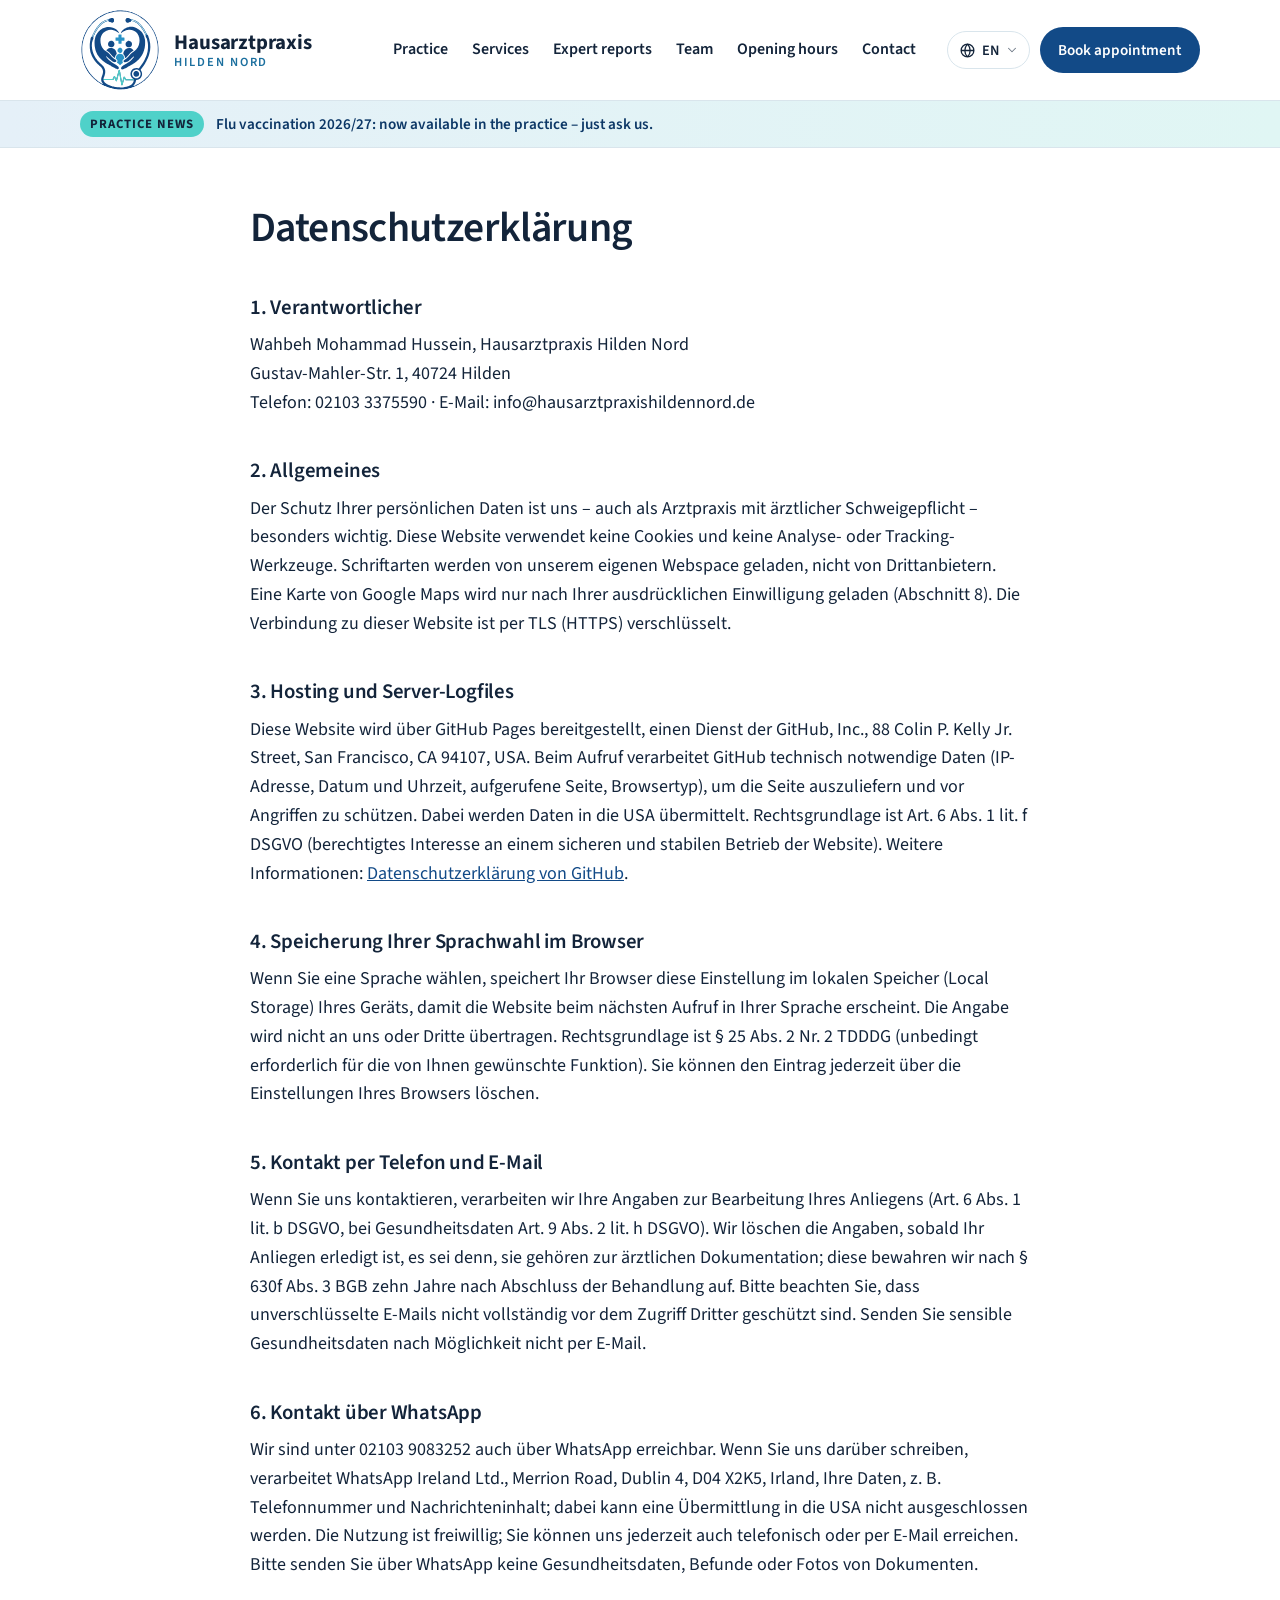
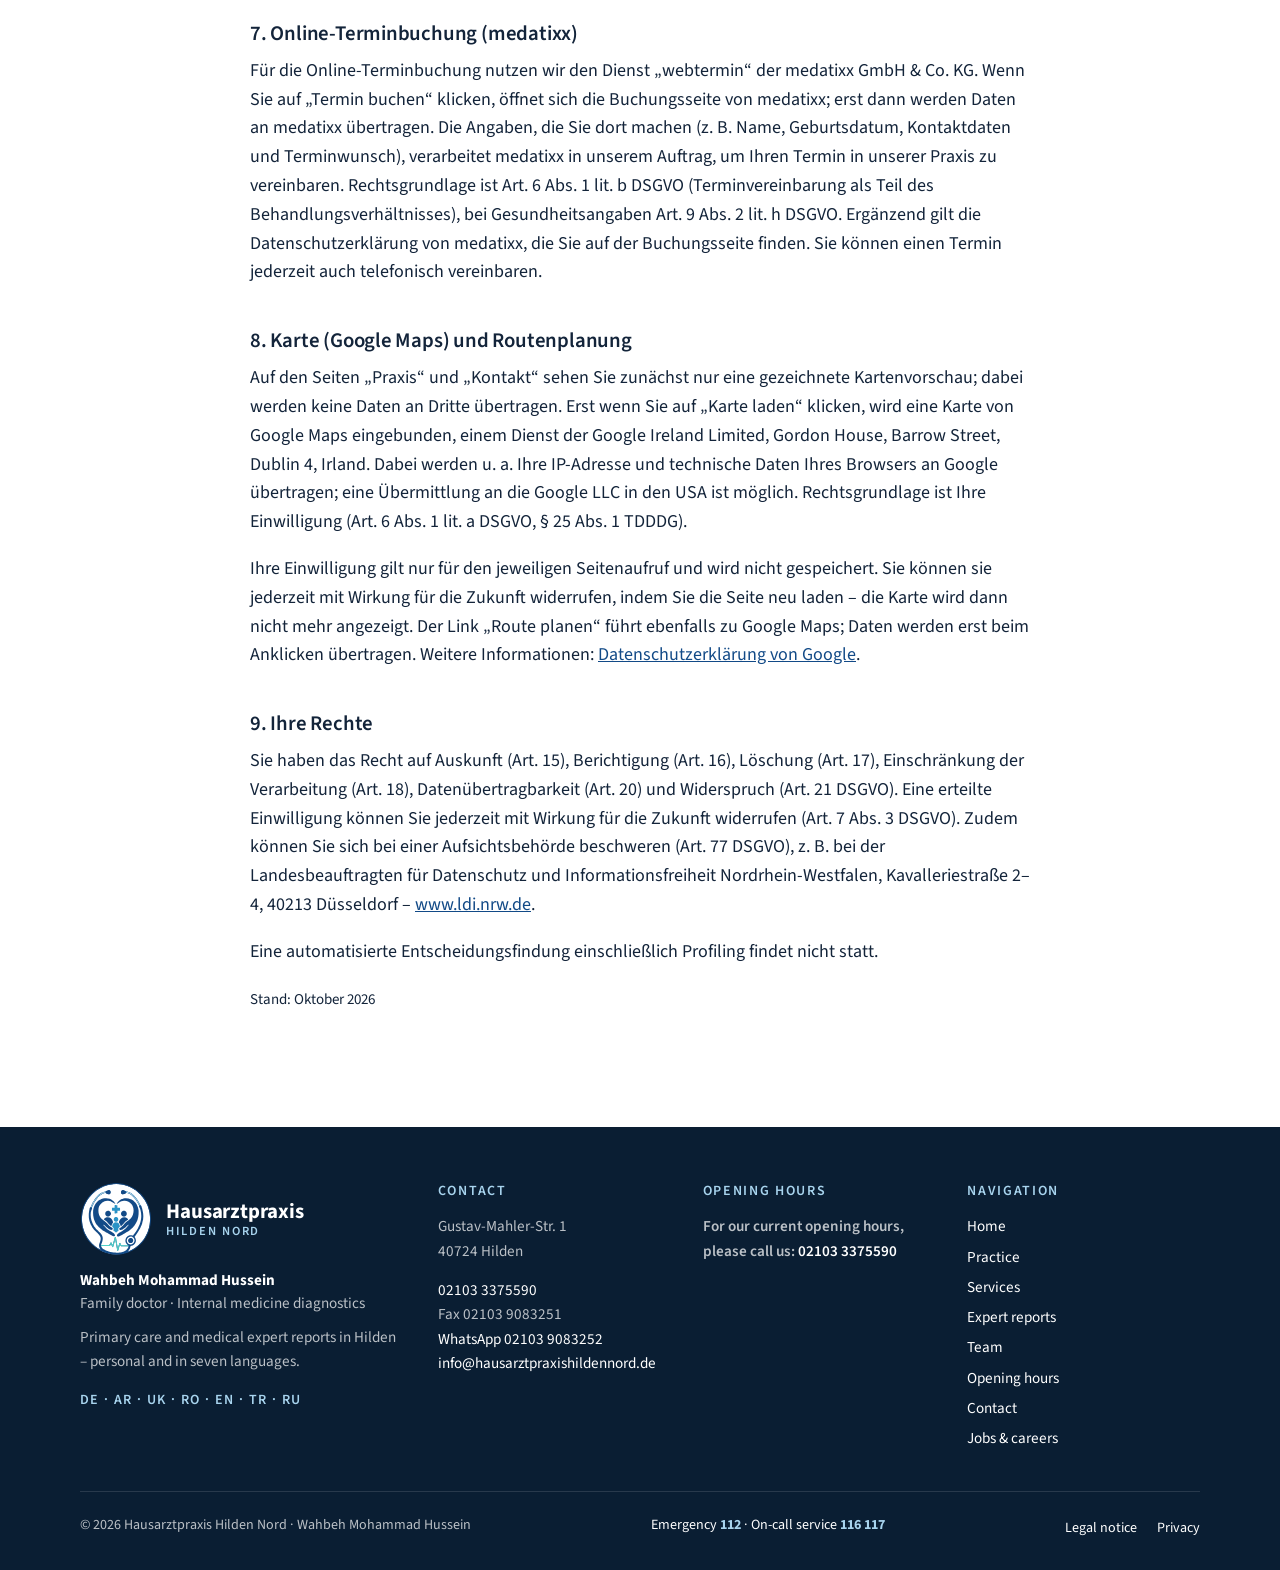
==== commit a5d58fb8: "The practice speaks seven languages: update every mention All 'five languages' texts and language li" ====
--- a/datenschutz.html
+++ b/datenschutz.html
@@ -4,7 +4,7 @@
   <meta charset="utf-8">
   <meta name="viewport" content="width=device-width, initial-scale=1">
   <title>Datenschutz – Hausarztpraxis Hilden Nord</title>
-  <meta name="description" data-i18n-attr="content:meta.description" content="Hausarztpraxis in Hilden Nord: hausärztliche Versorgung, Vorsorge, Impfungen und ärztliche Gutachten. Wir sprechen Deutsch, Arabisch, Ukrainisch, Rumänisch und Englisch.">
+  <meta name="description" data-i18n-attr="content:meta.description" content="Hausarztpraxis in Hilden Nord: hausärztliche Versorgung, Vorsorge, Impfungen und ärztliche Gutachten. Wir sprechen Deutsch, Arabisch, Ukrainisch, Rumänisch, Englisch, Türkisch und Russisch.">
   <meta name="theme-color" content="#124A87">
   <meta name="robots" content="noindex">
   <link rel="icon" href="assets/favicon-32.png" type="image/png" sizes="32x32">
--- a/css/styles.css
+++ b/css/styles.css
@@ -464,7 +464,9 @@
 
 /* ---- Greetings ---- */
 
-.greetings { display: grid; grid-template-columns: repeat(5, 1fr); gap: 14px; margin-top: 36px; }
+/* 7 Grüße: Desktop 4 + 3 zentriert, kleiner jeweils zwei pro Reihe, der letzte allein über die volle Breite */
+.greetings { display: flex; flex-wrap: wrap; justify-content: center; gap: 14px; margin-top: 36px; }
+.greetings .greeting { flex: 1 1 240px; max-width: 280px; }
 .greeting { background: var(--white); border-radius: var(--radius); padding: 22px 18px; text-align: center; border: 1px solid var(--line); }
 .greeting b { display: block; font-size: 1.35rem; color: var(--primary-dark); line-height: 1.3; }
 .greeting span { display: block; margin-top: 6px; font-size: .85rem; color: var(--ink-soft); font-weight: 600; }
@@ -664,7 +666,8 @@
   .hero-bg::after { -webkit-mask-image: linear-gradient(to bottom, transparent 0%, #000 38%); mask-image: linear-gradient(to bottom, transparent 0%, #000 38%); }
   .hero::before, [dir="rtl"] .hero::before { background: linear-gradient(180deg, rgba(255, 255, 255, .55) 0%, rgba(255, 255, 255, .88) 30%, rgba(255, 255, 255, .92) 100%); }
   .doctor-photo, .doctor-feature .photo { max-width: 340px; }
-  .cards-3, .contact-cards, .greetings { grid-template-columns: repeat(2, 1fr); }
+  .cards-3, .contact-cards { grid-template-columns: repeat(2, 1fr); }
+  .greetings .greeting { flex-basis: calc(50% - 7px); max-width: none; }
   .routes { grid-template-columns: repeat(2, 1fr); }
 }
 
@@ -701,7 +704,6 @@
   .brand-text span { font-size: .75rem; }
   .cards, .cards-3, .team-grid, .gallery, .steps, .contact-cards, .routes, .footer-grid { grid-template-columns: 1fr; }
   .team-grid { grid-template-columns: 1fr 1fr; }
-  .greetings { grid-template-columns: 1fr 1fr; }
   .emergency-numbers { grid-template-columns: 1fr; }
   .hero-cta .btn { flex: 1 1 100%; }
   .lead { font-size: 1.08rem; }
@@ -729,9 +731,6 @@
 @media (prefers-reduced-motion: reduce) { .reveal { opacity: 1; transform: none; transition: none; } }
 @media print { .reveal { opacity: 1 !important; transform: none !important; } }
 
-@media (max-width: 1080px) {
-  .greetings .greeting:last-child { grid-column: 1 / -1; }
-}
 
 @media (max-width: 600px) {
   /* Anliegen- und Leistungskarten: Symbol links, Text rechts – halb so lang */
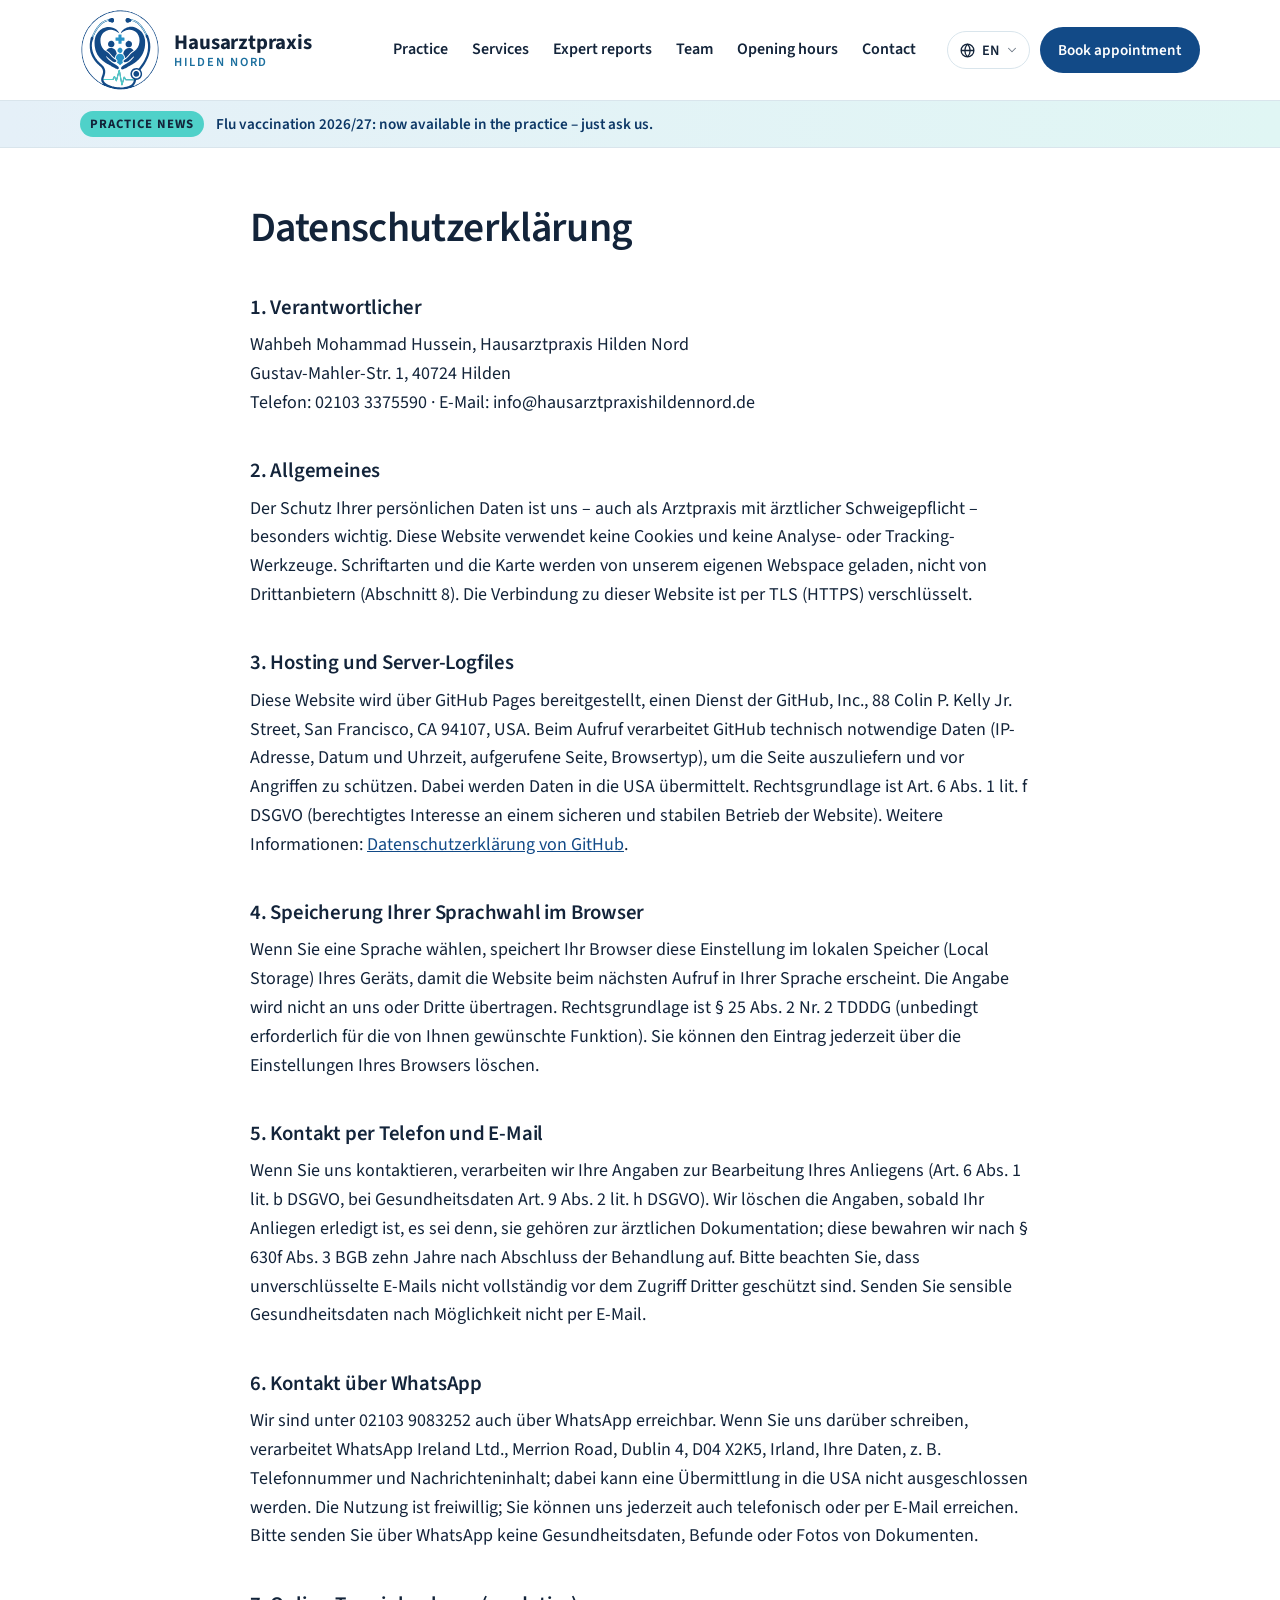
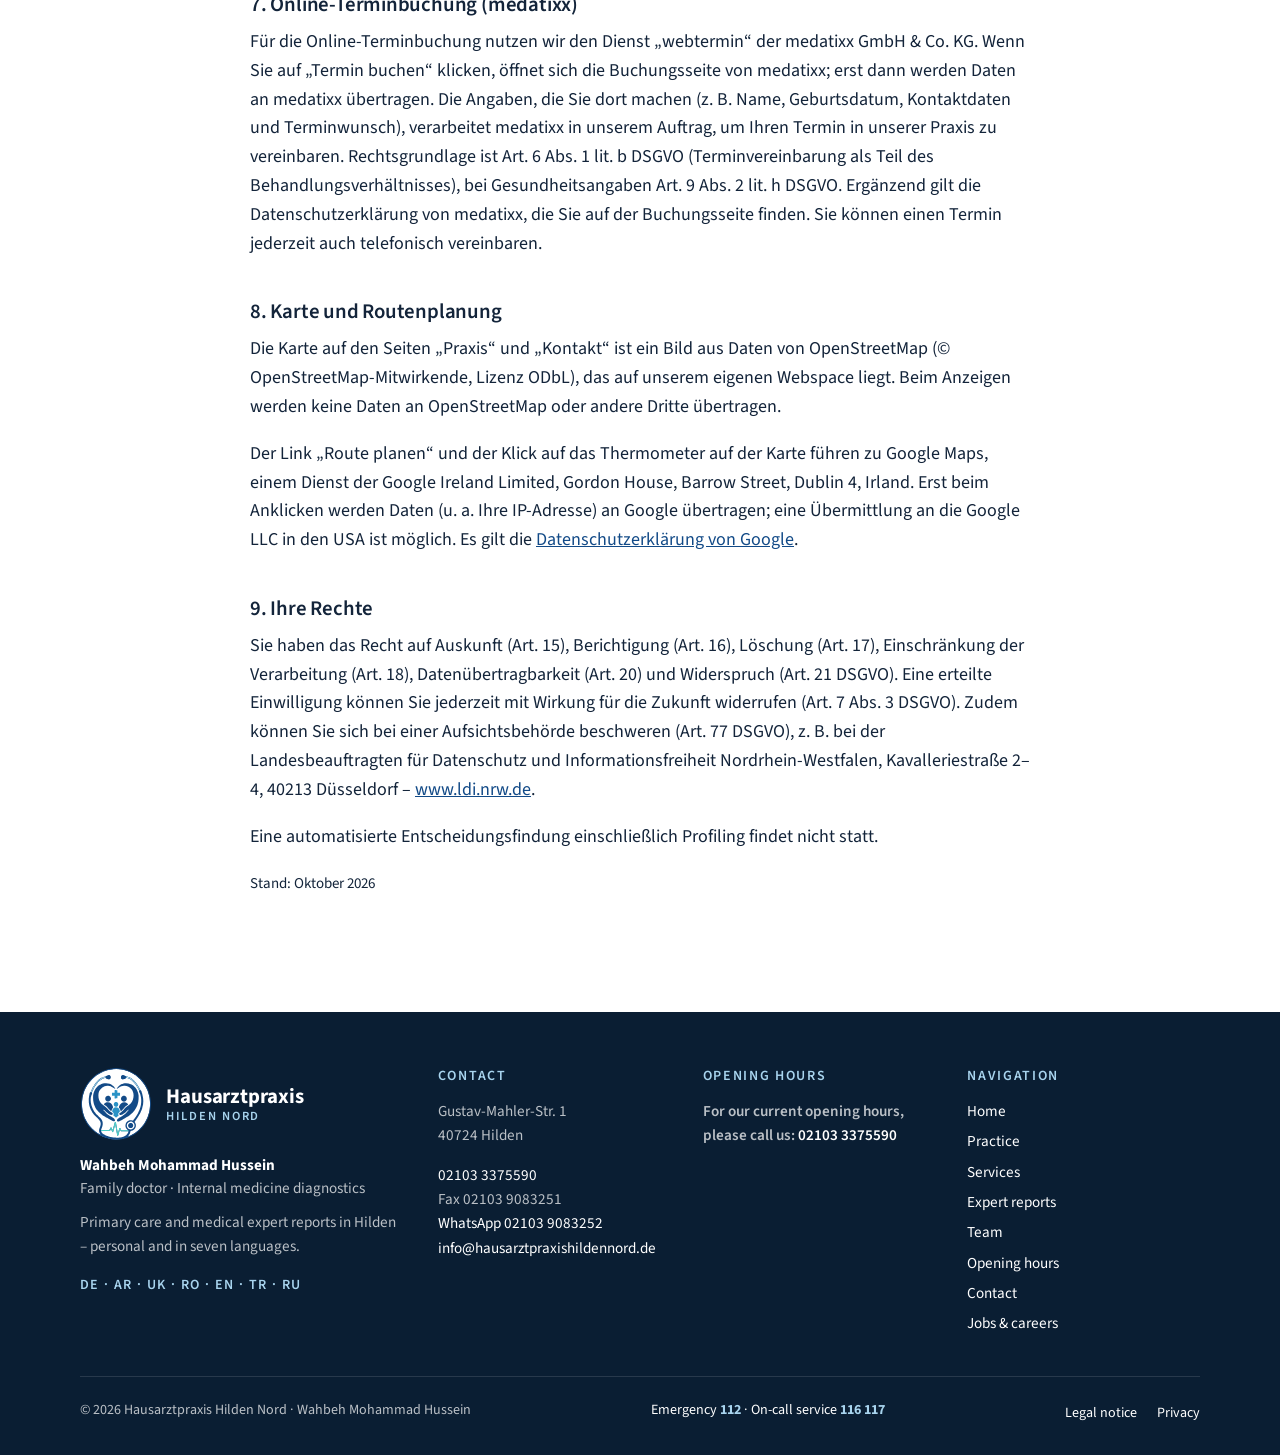
==== commit 4183a260: "Show a real, self-hosted OpenStreetMap map of the surroundings The drawn preview and the Google Maps" ====
--- a/datenschutz.html
+++ b/datenschutz.html
@@ -2,6 +2,8 @@
 <html lang="de" dir="ltr">
 <head>
   <meta charset="utf-8">
+  <meta http-equiv="Content-Security-Policy" content="default-src 'self'; script-src 'self'; style-src 'self'; img-src 'self' data:; font-src 'self'; connect-src 'self'; frame-src 'none'; object-src 'none'; base-uri 'self'; form-action 'none'; upgrade-insecure-requests">
+  <meta name="referrer" content="strict-origin-when-cross-origin">
   <meta name="viewport" content="width=device-width, initial-scale=1">
   <title>Datenschutz – Hausarztpraxis Hilden Nord</title>
   <meta name="description" data-i18n-attr="content:meta.description" content="Hausarztpraxis in Hilden Nord: hausärztliche Versorgung, Vorsorge, Impfungen und ärztliche Gutachten. Wir sprechen Deutsch, Arabisch, Ukrainisch, Rumänisch, Englisch, Türkisch und Russisch.">
@@ -36,9 +38,8 @@
       <h2>2. Allgemeines</h2>
       <p>
         Der Schutz Ihrer persönlichen Daten ist uns – auch als Arztpraxis mit ärztlicher Schweigepflicht – besonders wichtig.
-        Diese Website verwendet keine Cookies und keine Analyse- oder Tracking-Werkzeuge. Schriftarten werden von unserem
-        eigenen Webspace geladen, nicht von Drittanbietern. Eine Karte von Google Maps wird nur nach Ihrer ausdrücklichen
-        Einwilligung geladen (Abschnitt 8). Die Verbindung zu dieser Website ist per TLS (HTTPS) verschlüsselt.
+        Diese Website verwendet keine Cookies und keine Analyse- oder Tracking-Werkzeuge. Schriftarten und die Karte werden von unserem
+        eigenen Webspace geladen, nicht von Drittanbietern (Abschnitt 8). Die Verbindung zu dieser Website ist per TLS (HTTPS) verschlüsselt.
       </p>
 
       <h2>3. Hosting und Server-Logfiles</h2>
@@ -88,19 +89,17 @@
       </p>
       <!-- TODO Praxis: Auftragsverarbeitungsvertrag (AVV) mit medatixx bestätigen und ggf. Anschrift von medatixx ergänzen. -->
 
-      <h2 id="karte">8. Karte (Google Maps) und Routenplanung</h2>
+      <h2 id="karte">8. Karte und Routenplanung</h2>
       <p>
-        Auf den Seiten „Praxis“ und „Kontakt“ sehen Sie zunächst nur eine gezeichnete Kartenvorschau; dabei werden keine
-        Daten an Dritte übertragen. Erst wenn Sie auf „Karte laden“ klicken, wird eine Karte von Google Maps eingebunden,
-        einem Dienst der Google Ireland Limited, Gordon House, Barrow Street, Dublin 4, Irland. Dabei werden u. a. Ihre
-        IP-Adresse und technische Daten Ihres Browsers an Google übertragen; eine Übermittlung an die Google LLC in den USA
-        ist möglich. Rechtsgrundlage ist Ihre Einwilligung (Art. 6 Abs. 1 lit. a DSGVO, § 25 Abs. 1 TDDDG).
+        Die Karte auf den Seiten „Praxis“ und „Kontakt“ ist ein Bild aus Daten von OpenStreetMap
+        (© OpenStreetMap-Mitwirkende, Lizenz ODbL), das auf unserem eigenen Webspace liegt. Beim Anzeigen werden keine
+        Daten an OpenStreetMap oder andere Dritte übertragen.
       </p>
       <p>
-        Ihre Einwilligung gilt nur für den jeweiligen Seitenaufruf und wird nicht gespeichert. Sie können sie jederzeit mit
-        Wirkung für die Zukunft widerrufen, indem Sie die Seite neu laden – die Karte wird dann nicht mehr angezeigt.
-        Der Link „Route planen“ führt ebenfalls zu Google Maps; Daten werden erst beim Anklicken übertragen. Weitere
-        Informationen: <a href="https://policies.google.com/privacy?hl=de" rel="noopener">Datenschutzerklärung von Google</a>.
+        Der Link „Route planen“ und der Klick auf das Thermometer auf der Karte führen zu Google Maps, einem Dienst der
+        Google Ireland Limited, Gordon House, Barrow Street, Dublin 4, Irland. Erst beim Anklicken werden Daten
+        (u. a. Ihre IP-Adresse) an Google übertragen; eine Übermittlung an die Google LLC in den USA ist möglich. Es gilt die
+        <a href="https://policies.google.com/privacy?hl=de" rel="noopener">Datenschutzerklärung von Google</a>.
       </p>
 
       <h2>9. Ihre Rechte</h2>
--- a/css/styles.css
+++ b/css/styles.css
@@ -774,26 +774,30 @@
 /* Vignette: dunkle Ränder, Licht auf der Praxis */
 .map::after {
   content: ""; position: absolute; inset: 0; z-index: 1; pointer-events: none; border-radius: inherit;
-  box-shadow: inset 0 0 0 1px rgba(255, 255, 255, .08), inset 0 0 140px rgba(8, 26, 46, .85);
-}
-.map.is-loaded::after { box-shadow: inset 0 0 0 1px rgba(79, 209, 201, .35); }
-.map-canvas, .map-canvas > * { position: absolute; inset: 0; width: 100%; height: 100%; border: 0; }
-/* Nicht verschiebbar: der Pin bleibt sonst nicht auf der Adresse */
-.map-canvas iframe { pointer-events: none; }
-.mb-block { fill: rgba(255, 255, 255, .035); stroke: rgba(168, 212, 238, .16); stroke-width: 1.2; }
-.mb-park { fill: rgba(79, 209, 201, .08); stroke: rgba(79, 209, 201, .28); stroke-width: 1.2; }
-.mb-road-edge { fill: none; stroke: rgba(79, 209, 201, .07); stroke-width: 34; stroke-linecap: round; }
-.mb-road { fill: none; stroke: rgba(168, 212, 238, .14); stroke-width: 16; stroke-linecap: round; }
-.mb-lane { fill: none; stroke: rgba(168, 212, 238, .4); stroke-width: 1.5; stroke-dasharray: 8 12; }
-/* Herzschlag läuft wie auf dem Monitor zur Praxis */
-.mb-ecg {
-  fill: none; stroke: url(#mb-ecg-grad); stroke-width: 3.5; stroke-linejoin: round; stroke-linecap: round;
-  stroke-dasharray: 1 2; stroke-dashoffset: 1; animation: ecg-sweep 3.2s cubic-bezier(.45, 0, .25, 1) infinite;
-}
-@keyframes ecg-sweep { 0% { stroke-dashoffset: 1; opacity: 1; } 60% { stroke-dashoffset: 0; opacity: 1; } 85%, 100% { stroke-dashoffset: 0; opacity: 0; } }
+  box-shadow: inset 0 0 0 1px rgba(255, 255, 255, .1), inset 0 0 90px rgba(10, 30, 51, .28);
+}
+
+/* Echte Umgebungskarte (OpenStreetMap, selbst gehostet), hell mit leichtem Blauton der Seite, damit Straßen-
+   namen und Hausnummern gut lesbar bleiben. Die Ebene füllt die ganze Karte in der Landfarbe; das Bild blendet oben weich ein. */
+.osm-layer {
+  position: absolute; inset: 0; overflow: hidden; background: #E1DFE0;
+  filter: saturate(.8) contrast(1.04);
+}
+.osm-stage { position: absolute; left: 0; top: 0; width: 100%; height: 100%; }
+.osm-stage img {
+  display: block; width: 100%; height: 100%;
+  -webkit-mask-image: linear-gradient(to bottom, transparent 0, #000 70px); mask-image: linear-gradient(to bottom, transparent 0, #000 70px);
+}
+/* Navy-Schleier über der Karte, damit sie zu Logo und Seite passt */
+.osm-layer::after { content: ""; position: absolute; inset: 0; background: rgba(42, 147, 198, .16); mix-blend-mode: multiply; pointer-events: none; }
+.map-attrib {
+  position: absolute; bottom: 12px; inset-inline-end: 12px; z-index: 3; padding: 2px 10px; border-radius: 999px;
+  font-size: .75rem; color: rgba(255, 255, 255, .85); text-decoration: none; box-shadow: none;
+}
+.map-attrib:hover { color: var(--white); text-decoration: underline; }
 
 /* Pulsringe am Boden unter dem Thermometer (Herzschlag: zwei Schläge, Pause) */
-.map-pulse { position: absolute; left: 50%; top: 50%; z-index: 2; width: 0; height: 0; pointer-events: none; }
+.map-pulse { position: absolute; left: var(--pin-x, 50%); top: var(--pin-y, 50%); z-index: 2; width: 0; height: 0; pointer-events: none; }
 .map-pulse i {
   position: absolute; left: -40px; top: -16px; width: 80px; height: 32px; border-radius: 50%;
   border: 2px solid var(--teal); box-shadow: 0 0 14px rgba(79, 209, 201, .6), inset 0 0 10px rgba(79, 209, 201, .35);
@@ -804,7 +808,7 @@
 
 /* Der Pin: Unterkante der Kugel liegt genau in der Kartenmitte */
 .map-pin {
-  position: absolute; left: 50%; top: 50%; z-index: 2; display: block; width: 48px; height: 106px;
+  position: absolute; left: var(--pin-x, 50%); top: var(--pin-y, 50%); z-index: 2; display: block; width: 48px; height: 106px;
   margin: -101px 0 0 -24px; border-radius: 24px; color: inherit;
   transition: transform .35s cubic-bezier(.2, .7, .2, 1);
 }
@@ -825,9 +829,9 @@
 .map-pin:focus-visible { outline: 3px solid var(--sky); outline-offset: 4px; }
 
 /* Adresse als „Praxiskarte“ aus Milchglas, mit türkisem Kreuz */
-.map-card, .map-consent, .map-compass {
-  background: var(--glass); border: 1px solid var(--glass-line); color: var(--white);
-  -webkit-backdrop-filter: blur(14px) saturate(1.3); backdrop-filter: blur(14px) saturate(1.3);
+.map-card, .map-compass, .map-attrib {
+  background: rgba(10, 30, 51, .84); border: 1px solid var(--glass-line); color: var(--white);
+  -webkit-backdrop-filter: blur(10px) saturate(1.2); backdrop-filter: blur(10px) saturate(1.2);
   box-shadow: 0 18px 40px rgba(0, 0, 0, .28);
 }
 .map-card {
@@ -855,25 +859,15 @@
 .map-compass .c-n { fill: var(--teal); }
 .map-compass .c-s { fill: rgba(255, 255, 255, .45); }
 .map-compass text { fill: var(--white); font: 700 7px var(--font); }
-.map-consent {
-  position: absolute; bottom: 18px; inset-inline: 18px; z-index: 3; display: flex; align-items: center; justify-content: space-between; gap: 12px 20px;
-  padding: 14px 18px; border-radius: 16px; border-inline-start: 3px solid var(--teal);
-}
-.map-consent p { margin: 0; font-size: .95rem; color: rgba(255, 255, 255, .85); max-width: 62ch; }
-.map-consent p a { color: #8FE6E0; }
-.map-consent .btn { flex-shrink: 0; }
-.map.is-loaded .map-card, .map.is-loaded .map-consent, .map.is-loaded .map-compass { display: none; }
 
 @media (max-width: 600px) {
   .map { aspect-ratio: auto; height: 500px; }
   .map-card-body { padding: 8px 14px 12px 14px; background-position: 14px 0; }
   [dir="rtl"] .map-card-body { padding: 8px 14px 12px 14px; background-position: calc(100% - 14px) 0; }
   .map-compass { display: none; }
-  .map-consent { flex-direction: column; align-items: stretch; text-align: center; }
-}
+  }
 @media (prefers-reduced-motion: reduce) {
   .map-pin, .t-shadow, .t-column, .t-bulb { transition: none; }
-  .mb-ecg { animation: none; stroke-dashoffset: 0; }
   .map-pulse { display: none; }
 }
 
@@ -942,4 +936,14 @@
 }
 .hero > .ai-badge { bottom: 10px; inset-inline-end: 12px; }
 .photo .ai-badge { position: absolute; }
-.map-consent p a { font-weight: 600; white-space: nowrap; }
+
+/* ---- Hilfsklassen statt style-Attributen (erlaubt eine strenge Content-Security-Policy ohne 'unsafe-inline') ---- */
+.u-mt-22 { margin-top: 22px; }
+.u-mt-28 { margin-top: 28px; }
+.u-pt-24 { padding-top: 24px; }
+.u-center { text-align: center; }
+.u-justify-center { justify-content: center; }
+.u-mx-auto { margin-inline: auto; }
+.u-addr { font-size: 1.15rem; font-weight: 600; }
+.card.team-jobs-card { margin-top: 28px; display: flex; align-items: center; gap: 18px; flex-wrap: wrap; }
+.team-jobs-text { flex: 1; min-width: 200px; }
